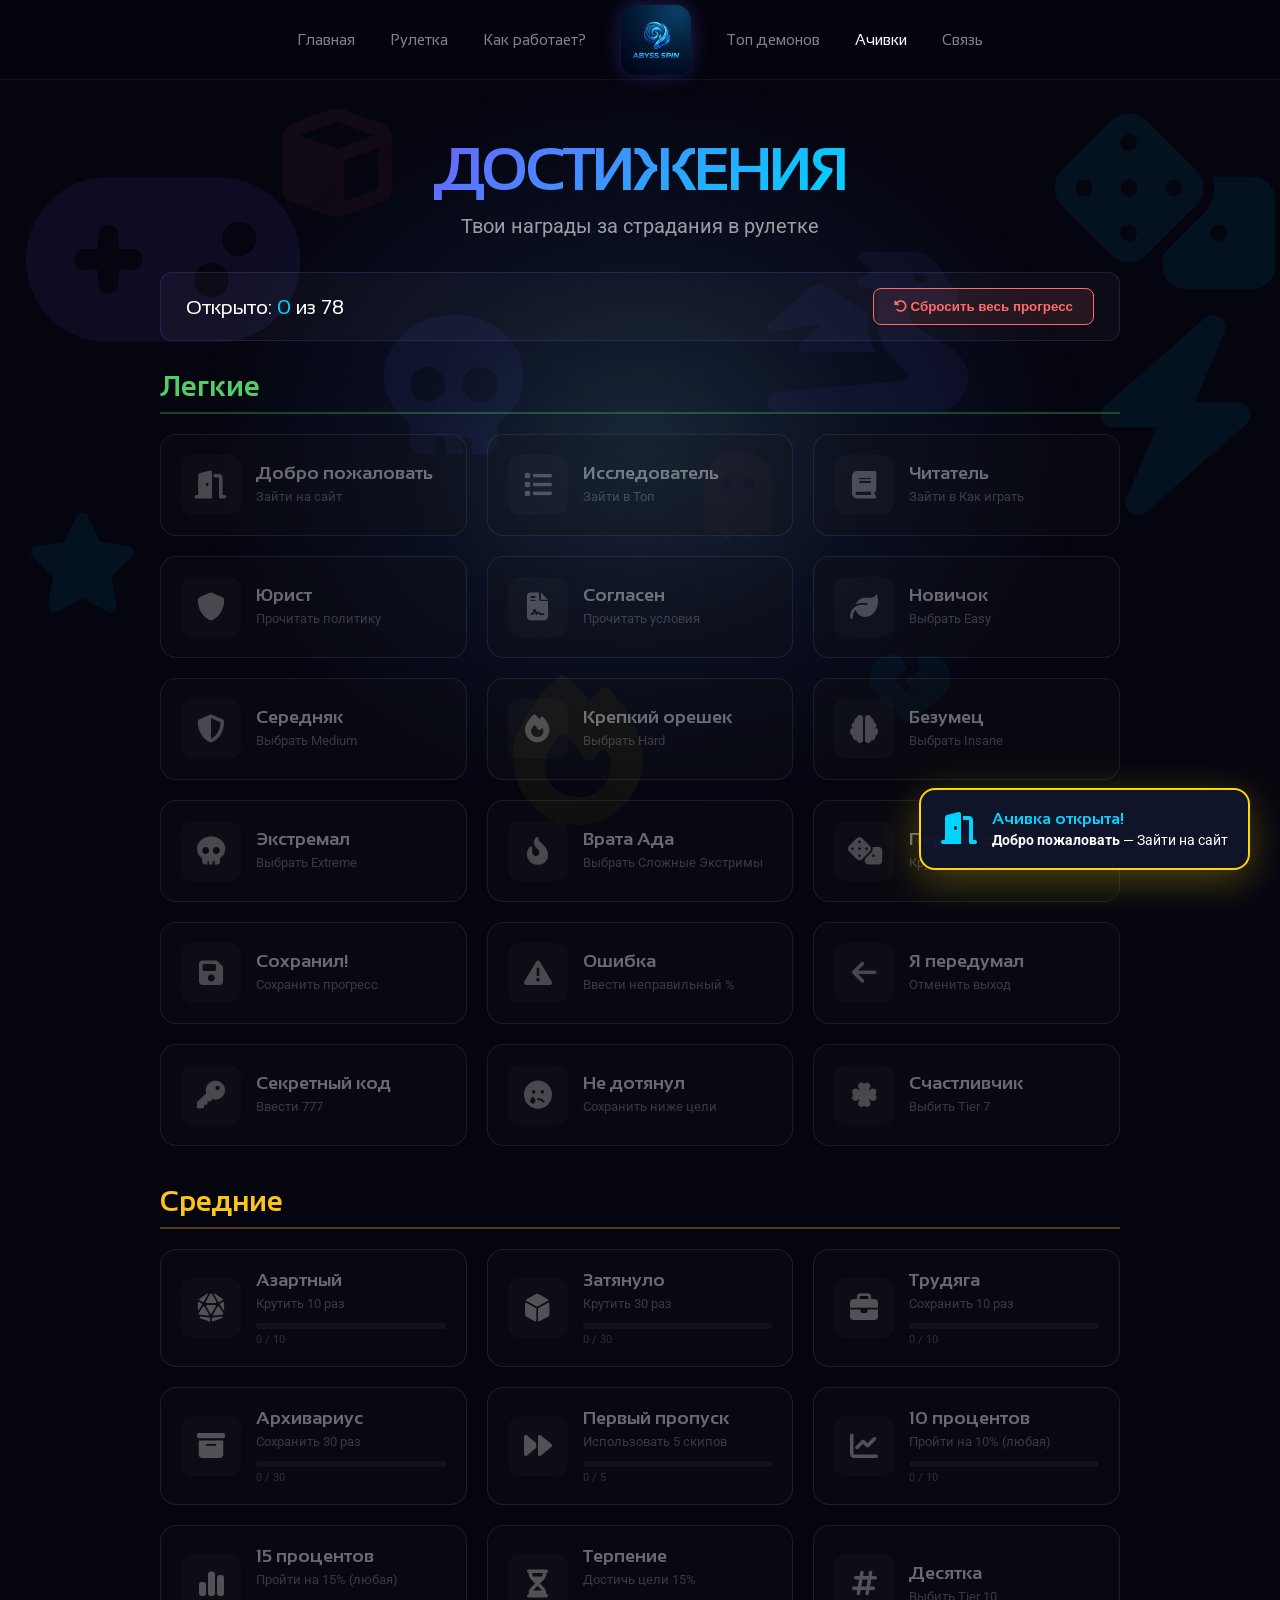
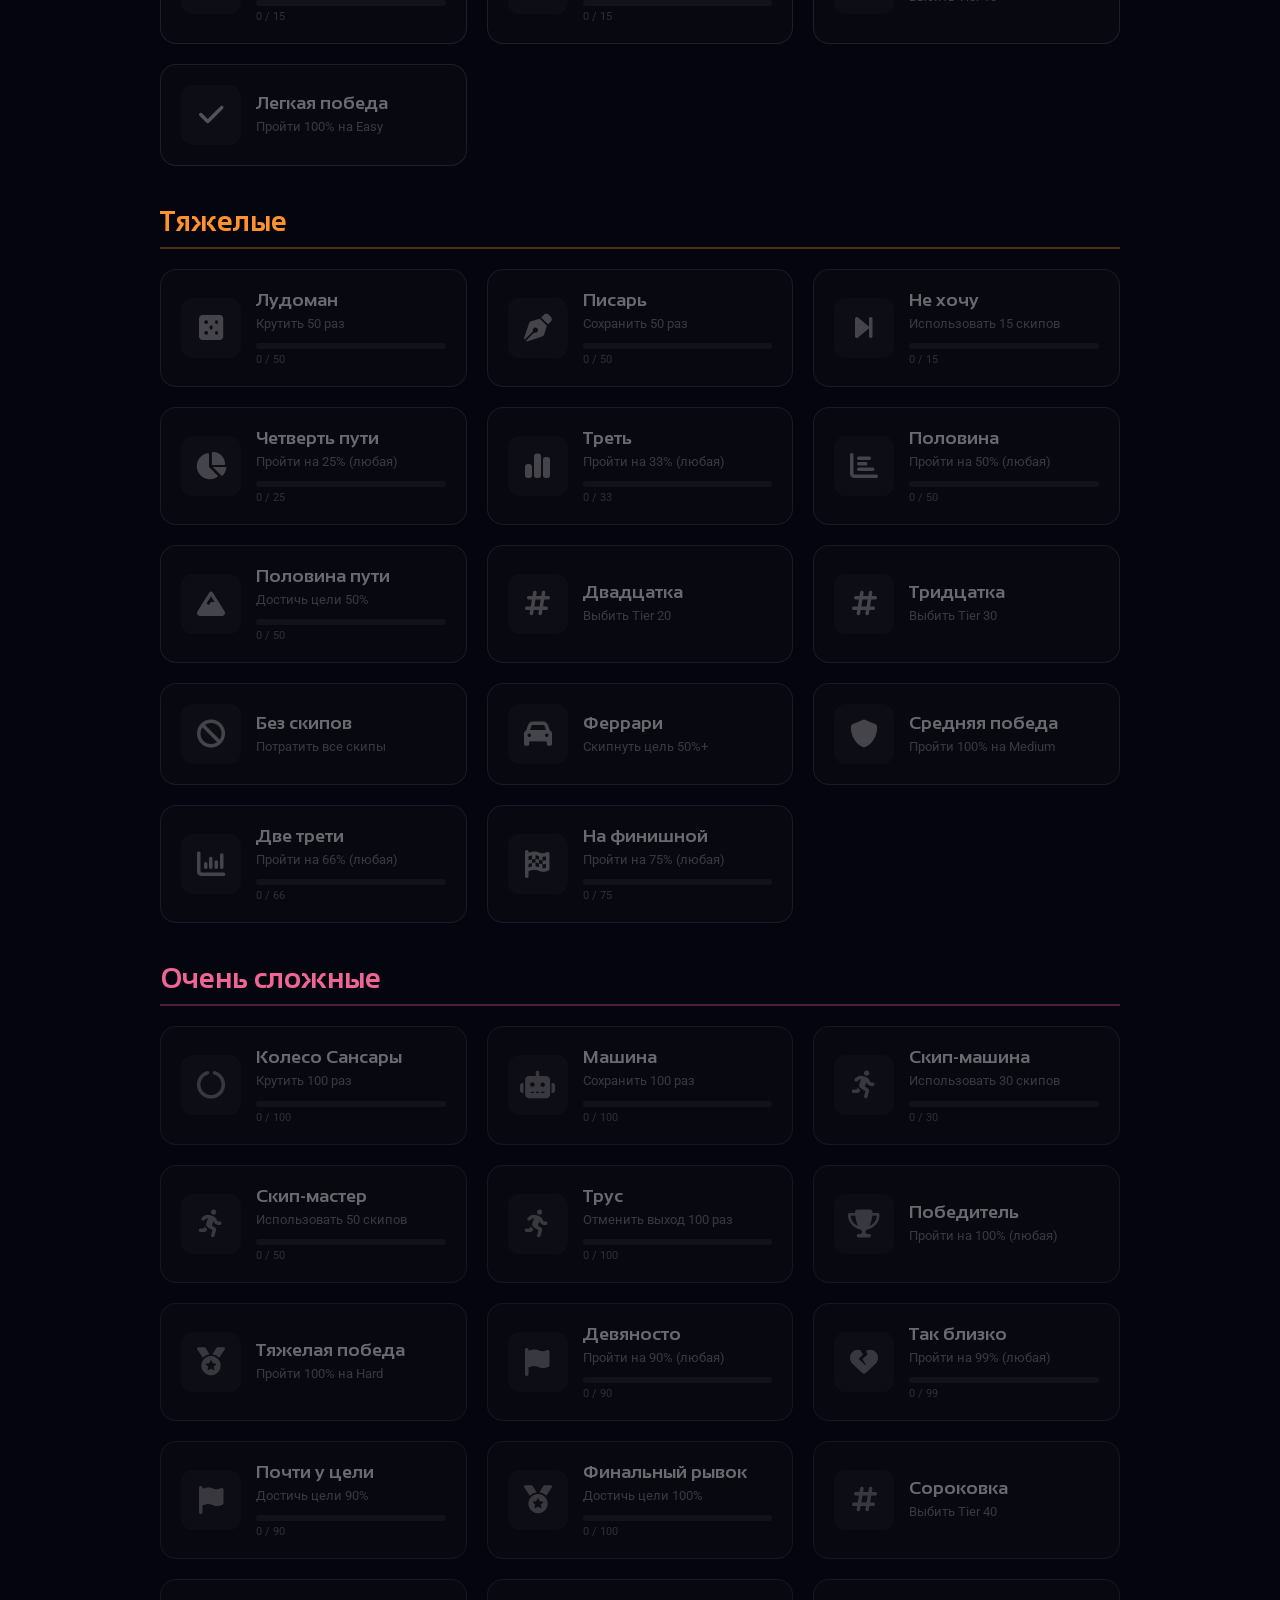
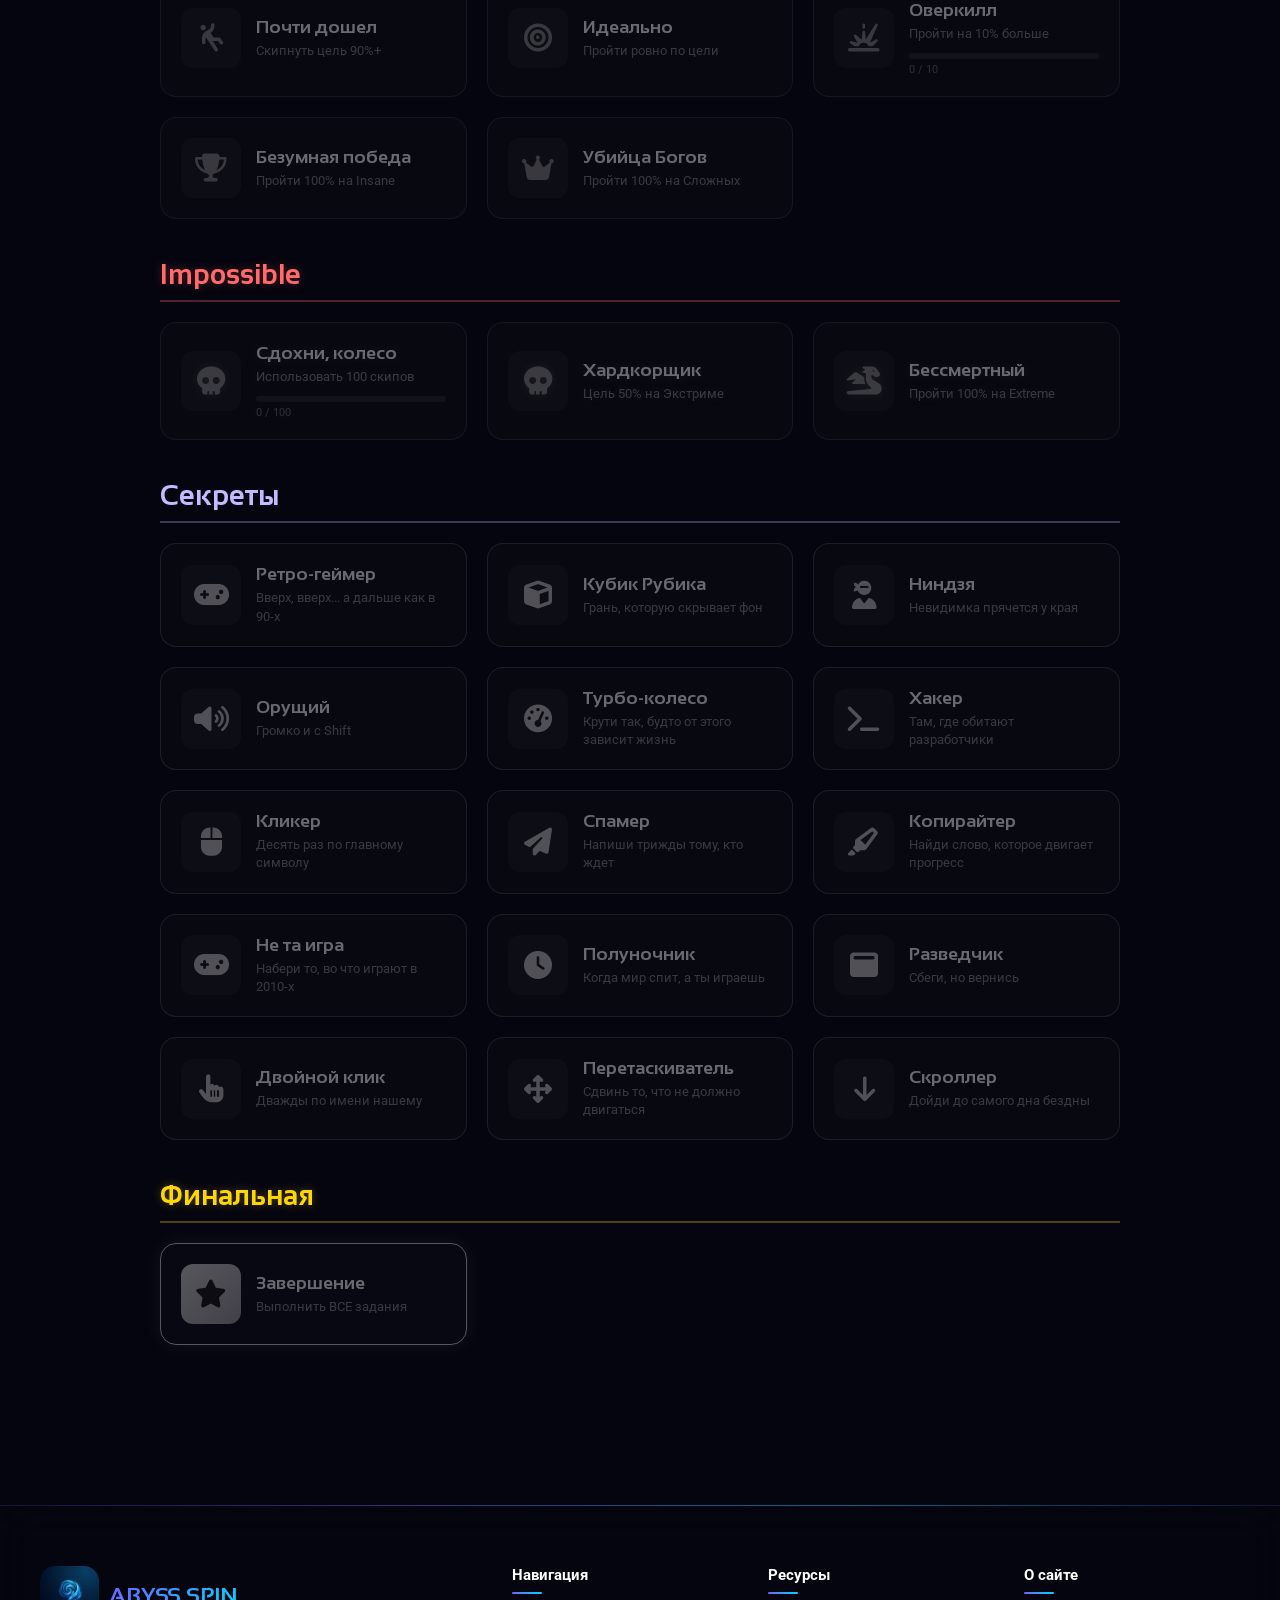
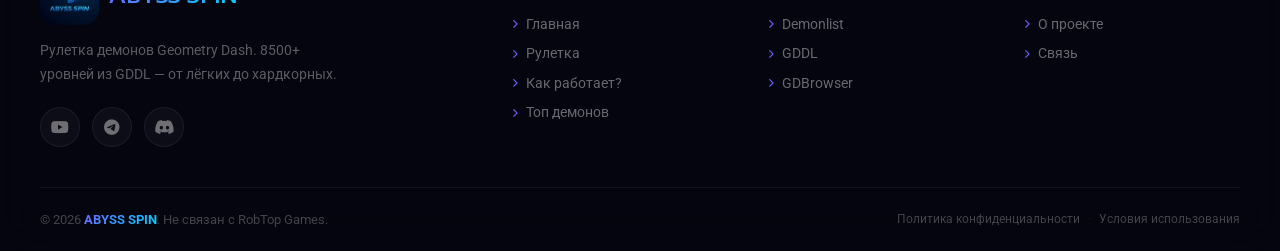
==== achievements.html @ 69143d27 "Add files via upload" ====
<!DOCTYPE html>
<html lang="ru">

<head>
    <meta charset="UTF-8">
    <meta name="viewport" content="width=device-width, initial-scale=1.0">
    <link rel="stylesheet" href="https://cdnjs.cloudflare.com/ajax/libs/font-awesome/6.5.1/css/all.min.css">
    <link href="https://fonts.googleapis.com/css2?family=Roboto:wght@400;700;900&family=Sansation:wght@700&display=swap"
        rel="stylesheet">
    <link rel="stylesheet" href="style/style.css">
    <title>Достижения | ABYSS SPIN</title>
</head>

<body>
    <!-- ФОНОВЫЕ ИКОНКИ -->
    <div class="bg-icons" aria-hidden="true">
        <i class="fa-solid fa-gamepad"></i>
        <i class="fa-solid fa-dice"></i>
        <i class="fa-solid fa-skull"></i>
        <i class="fa-solid fa-bolt"></i>
        <i class="fa-solid fa-cube"></i>
        <i class="fa-solid fa-ghost"></i>
        <i class="fa-solid fa-fire"></i>
        <i class="fa-solid fa-star"></i>
        <i class="fa-solid fa-heart-crack"></i>
        <i class="fa-solid fa-dragon"></i>
    </div>

    <!-- ШАПКА -->
    <header class="head">
        <div class="head_p">
            <div class="head_text">
                <a href="index.html">Главная</a>
                <a href="roulette.html">Рулетка</a>
                <a href="how.html">Как работает?</a>
                <div class="img"><img src="img/Gemini_Generated_Image_upjgmjupjgmjupjg.jpg" alt="logo"></div>
                <a href="top.html">Топ демонов</a>
                <a href="achievements.html" style="color: #fff;">Ачивки</a>
                <a href="contact.html">Связь</a>
            </div>
        </div>
    </header>

    <!-- КОНТЕНТ -->
    <div class="container"
        style="padding-top: 120px; min-height: 100vh; position: relative; z-index: 2; text-align: center; max-width: 1000px;">

        <h1 class="hero-title" style="font-size: 60px; margin-bottom: 10px;">ДОСТИЖЕНИЯ</h1>
        <p class="hero-subtitle" style="margin-bottom: 30px;">Твои награды за страдания в рулетке</p>

        <!-- ПАНЕЛЬ УПРАВЛЕНИЯ -->
        <div class="ach-controls">
            <div class="ach-progress-text">
                Открыто: <span id="achCount">0</span> из 78
            </div>
         <button id="resetAchievements" class="btn-reset" onclick="document.getElementById('resetConfirmModal').classList.add('show')">
    <i class="fa-solid fa-rotate-left"></i> Сбросить весь прогресс
</button>

        </div>
        <div id="achievementsList" style="width: 100%; display: flex; flex-direction: column;"></div>
    </div>
           <!-- ОКНО ПОБЕДЫ (ВСЕ АЧИВКИ) -->
    <div id="finalWinModal" class="modal-overlay">
        <div class="modal-box" style="border-color: #ffd700; box-shadow: 0 0 60px rgba(255, 215, 0, 0.4); text-align: center;">
            <div class="modal-icon" style="color: #ffd700; font-size: 60px; margin-bottom: 20px; filter: drop-shadow(0 0 20px #ffd700);">
                <i class="fa-solid fa-trophy"></i>
            </div>
            <h3 style="font-size: 32px; color: #ffd700; margin-bottom: 15px; text-shadow: 0 0 10px rgba(255, 215, 0, 0.5);">АБСОЛЮТНЫЙ ПОБЕДИТЕЛЬ!</h3>
            <p style="font-size: 16px; color: #fff; margin-bottom: 10px;">Ты выполнил <b>ВСЕ</b> задания в ABYSS SPIN!</p>
            <p style="font-size: 14px; color: rgba(255, 255, 255, 0.5); margin-bottom: 30px;">Даже РобТоп аплодирует тебе стоя.</p>
            
            <button onclick="document.getElementById('finalWinModal').classList.remove('show')" class="btn-save" style="width: 100%; padding: 15px; font-size: 18px; background: linear-gradient(90deg, #ffd700, #ff8c00); color: #11162c; font-weight: 900;">
                Забрать славу
            </button>
        </div>
    </div>
          <!-- ОКНО ПОДТВЕРЖДЕНИЯ СБРОСА -->
    <div id="resetConfirmModal" class="modal-overlay">
        <div class="modal-box" style="border-color: #ff6b6b;">
            <div class="modal-icon" style="color: #ff6b6b;">
                <i class="fa-solid fa-triangle-exclamation"></i>
            </div>
            <h3>Сбросить достижения?</h3>
            <p>Ты уверен? Весь твой прогресс, открытые ачивки и пройденные челленджи будут <b>удалены</b>.</p>
            <div class="modal-actions">
                <!-- Кнопка Отмены закрывает окно -->
                <button id="cancelResetBtn" class="btn-cancel" onclick="document.getElementById('resetConfirmModal').classList.remove('show')">
                    Отмена
                </button>
                
                <!-- Кнопка Сброса очищает всю память и перезагружает страницу -->
                <button id="confirmResetBtn" class="btn-confirm" onclick="
                    localStorage.removeItem('unlockedAchievements');
                    localStorage.removeItem('achProgress');
                    localStorage.removeItem('totalSpins');
                    localStorage.removeItem('saveCount');
                    localStorage.removeItem('totalSkips');
                    localStorage.removeItem('exitCount');
                    localStorage.removeItem('abyssSpinSave');
                    location.reload();
                ">
                    Да, сбросить
                </button>
            </div>
        </div>
    </div>
    <footer class="footer">
        <div class="footer-container">
            <div class="footer-grid">
                <!-- Колонка 1: лого + описание -->
                <div class="footer-col">
                    <a href="index.html" class="footer-logo">
                        <img src="img/Gemini_Generated_Image_upjgmjupjgmjupjg.jpg" alt="logo">
                        <span>ABYSS SPIN</span>
                    </a>
                    <p class="footer-desc">
                        Рулетка демонов Geometry Dash. 8500+ уровней из GDDL — от лёгких до хардкорных.
                    </p>
                    <div class="footer-social">
                        <a href="#"><i class="fa-brands fa-youtube"></i></a>
                        <a href="#"><i class="fa-brands fa-telegram"></i></a>
                        <a href="#"><i class="fa-brands fa-discord"></i></a>
                    </div>
                </div>

                <!-- Колонка 2: навигация -->
                <div class="footer-col">
                    <h4>Навигация</h4>
                    <ul class="footer-links">
                        <li><a href="index.html"><i class="fa-solid fa-chevron-right"></i> Главная</a></li>
                        <li><a href="roulette.html"><i class="fa-solid fa-chevron-right"></i> Рулетка</a></li>
                        <li><a href="how.html"><i class="fa-solid fa-chevron-right"></i> Как работает?</a></li>
                        <li><a href="top.html"><i class="fa-solid fa-chevron-right"></i> Топ демонов</a></li>
                    </ul>
                </div>

                <!-- Колонка 3: ресурсы -->
                <div class="footer-col">
                    <h4>Ресурсы</h4>
                    <ul class="footer-links">
                        <li><a href="https://demonlist.org/classic" target="_blank"><i
                                    class="fa-solid fa-chevron-right"></i> Demonlist</a></li>
                        <li><a href="https://gdladder.com" target="_blank"><i class="fa-solid fa-chevron-right"></i>
                                GDDL</a></li>
                        <li><a href="https://gdbrowser.com" target="_blank"><i class="fa-solid fa-chevron-right"></i>
                                GDBrowser</a></li>
                    </ul>
                </div>

                <!-- Колонка 4: инфо (не трогал) -->
                <div class="footer-col">
                    <h4>О сайте</h4>
                    <ul class="footer-links">
                        <li><a href="#"><i class="fa-solid fa-chevron-right"></i> О проекте</a></li>
                        <li><a href="#"><i class="fa-solid fa-chevron-right"></i> Связь</a></li>
                    </ul>
                </div>
            </div>

            <!-- Нижняя линия -->
            <div class="footer-bottom">
                <p>© 2026 <span class="footer-brand">ABYSS SPIN</span>. Не связан с RobTop Games.</p>
                <div class="footer-bottom-links">
                    <a href="privacy.html">Политика конфиденциальности</a>
                    <span class="divider">·</span>
                    <a href="terms.html">Условия использования</a>
                </div>
            </div>
        </div>
        <script src="achievements.js"></script>
        <script src="global.js"></script>
        
</body>

</html>
---- style/style.css ----
/* ============================================================
   БАЗА
   ============================================================ */
* {
    margin: 0;
    padding: 0;
    box-sizing: border-box;
}

body {
    font-family: 'Roboto', sans-serif;
    background: #05050f;
    color: #fff;
    overflow-x: hidden;
    min-height: 100vh;
    position: relative;
}

/* Свечение по центру */
body::before {
    content: '';
    position: fixed;
    inset: 0;
    z-index: -1;
    pointer-events: none;
    background: radial-gradient(ellipse 50% 60% at 50% 50%,
            rgba(120, 200, 255, 0.18) 0%,
            rgba(80, 150, 255, 0.08) 35%,
            transparent 70%);
}

/* ============================================================
   ФОН — ФИГУРЫ
   ============================================================ */
.bg-icons {
    position: fixed;
    top: 0;
    left: 0;
    width: 100%;
    height: 100%;
    pointer-events: none;
    z-index: 0;
    overflow: hidden;
}

.bg-icons i {
    position: absolute;
    animation: floatFigure 10s ease-in-out infinite;
    opacity: 0.35;
    transition: 0.3s;
}

.bg-icons i:nth-child(1) {
    font-size: 220px;
    left: 2%;
    top: 150px;
    animation-delay: 0s;
    color: rgba(108, 99, 255, 0.25);
}

.bg-icons i:nth-child(2) {
    font-size: 180px;
    left: 82%;
    top: 110px;
    animation-delay: 2s;
    color: rgba(0, 212, 255, 0.2);
}

.bg-icons i:nth-child(3) {
    font-size: 140px;
    left: 30%;
    top: 35%;
    animation-delay: 4s;
    color: rgba(108, 99, 255, 0.2);
}

.bg-icons i:nth-child(4) {
    font-size: 200px;
    left: 85%;
    top: 35%;
    animation-delay: 1s;
    color: rgba(0, 212, 255, 0.18);
}

.bg-icons i:nth-child(5) {
    font-size: 110px;
    left: 22%;
    top: 12%;
    animation-delay: 3s;
    color: rgba(255, 107, 107, 0.15);
}

.bg-icons i:nth-child(6) {
    font-size: 90px;
    left: 55%;
    top: 50%;
    animation-delay: 5s;
    color: rgba(255, 107, 107, 0.12);
}

.bg-icons i:nth-child(7) {
    font-size: 150px;
    left: 40%;
    top: 75%;
    animation-delay: 2.5s;
    color: rgba(255, 215, 0, 0.15);
}

.bg-icons i:nth-child(8) {
    font-size: 100px;
    left: 2%;
    top: 57%;
    animation-delay: 1.5s;
    color: rgba(0, 212, 255, 0.18);
}

.bg-icons i:nth-child(9) {
    font-size: 80px;
    left: 68%;
    top: 72%;
    animation-delay: 4.5s;
    color: rgba(0, 212, 255, 0.14);
}

.bg-icons i:nth-child(10) {
    font-size: 160px;
    left: 60%;
    top: 28%;
    animation-delay: 3.5s;
    color: rgba(108, 99, 255, 0.18);
}

@keyframes floatFigure {

    0%,
    100% {
        transform: translateY(0px) rotate(0deg) scale(1);
    }

    25% {
        transform: translateY(-30px) rotate(4deg) scale(1.08);
    }

    50% {
        transform: translateY(-15px) rotate(-3deg) scale(0.92);
    }

    75% {
        transform: translateY(-20px) rotate(2deg) scale(1.05);
    }
}

.bg-icons i:hover {
    opacity: 0.5;
    /* было 0.3 — при ховере становится ярче, а не тусклее */
}

/* ============================================================
   ШАПКА
   ============================================================ */
.head {
    position: fixed;
    top: 0;
    left: 0;
    width: 100%;
    height: 80px;
    display: flex;
    justify-content: center;
    align-items: center;
    z-index: 1000;
    background: rgba(5, 5, 15, 0.7);
    backdrop-filter: blur(20px);
    -webkit-backdrop-filter: blur(20px);
    border-bottom: 1px solid rgba(255, 255, 255, 0.05);
    transition: all 0.5s ease;
}

.head.scrolled {
    background: rgba(5, 5, 15, 0.85);
    border-bottom: 1px solid rgba(108, 99, 255, 0.2);
    box-shadow: 0 4px 40px rgba(108, 99, 255, 0.1);
}

.head_p {
    display: flex;
    justify-content: center;
    align-items: center;
    width: 100%;
    max-width: 1200px;
    height: 100%;
    padding: 0 24px;
    /* margin-right: 25px; — убрал, ломало центровку */
}

.head_text {
    display: flex;
    align-items: center;
    justify-content: center;
    gap: 35px;
    color: rgb(184, 184, 184);
    font-family: 'Sansation', sans-serif;
    font-weight: 400;
    width: 100%;
}

.head_text a {
    color: rgba(255, 255, 255, 0.5);
    text-decoration: none;
    font-size: 15px;
    font-weight: 500;
    position: relative;
    padding: 5px 0;
    transition: 0.3s;
}

.head_text a::after {
    content: '';
    position: absolute;
    bottom: -2px;
    left: 0;
    width: 0;
    height: 2px;
    background: linear-gradient(90deg, #6c63ff, #00d4ff);
    transition: width 0.4s ease;
}

.head_text a:hover {
    color: #fff;
    transform: scale(1.03);
}

.head_text a:hover::after {
    width: 100%;
}

.img img {
    width: 70px;
    border-radius: 15px;
    display: block;
    box-shadow: 0 0 20px rgba(108, 99, 255, 0.3);
    transition: 0.5s;
}

.img img:hover {
    transform: scale(1.05);
    cursor: pointer;
    box-shadow: 0 0 20px rgba(108, 99, 255, 0.3);
}

/* ============================================================
   ГЕРОЙ
   ============================================================ */
.body {
    position: relative;
    z-index: 2;
    display: flex;
    flex-direction: column;
    width: 100%;
    margin-top: 300px;

}

.tt {
    text-align: center;
    font-family: 'Roboto', sans-serif;
}

.tt h1 {
    font-size: 120px;
    font-weight: 900;
    font-family: 'Sansation', sans-serif;
    line-height: 0.9;
    margin-top: 15px;
    margin-bottom: 10px;
    letter-spacing: -4px;
    background: linear-gradient(135deg, #6c63ff, #00d4ff);
    -webkit-background-clip: text;
    background-clip: text;
    -webkit-text-fill-color: transparent;
    color: transparent;
    animation: pulse 3s ease-in-out infinite;
    transition: 0.5s;
}

@keyframes pulse {

    0%,
    100% {
        opacity: 1;
    }

    50% {
        opacity: 0.75;
    }
}

/* ============================================================
   БЕЙДЖ (было .pod + .p)
   ============================================================ */
.pod {
    display: flex;
    justify-content: center;
    align-items: center;
    gap: 8px;
    width: 100%;
    margin-bottom: 30px;
    color: rgb(184, 184, 184);
}

.pod i {
    color: #00d4ff;
    font-size: 14px;
}

/* Сам бейдж-«таблетка» */
.p {
    display: flex;
    align-items: center;
    gap: 20px;
    background-color: #11162c;
    padding: 15px 30px;
    border-radius: 30px;
    border: 1px solid #6c63ff;
    transition: 0.5s;
}

.p:hover {
    transform: translateY(-5px);
    cursor: pointer;
    border-color: #8fd9fc;
    box-shadow: 0 0 20px rgba(108, 99, 255, 0.3);
}

/* ============================================================
   ПОДЗАГОЛОВОК .h2
   ============================================================ */
.h2 {
    margin-top: 23px;
    margin-bottom: 25px;
    font-family: "Mozilla Text", sans-serif;
    font-weight: 300;
    font-size: 23px;
    background: linear-gradient(135deg, #6c63ff, #00d4ff);
    -webkit-background-clip: text;
    background-clip: text;
    -webkit-text-fill-color: transparent;
    color: transparent;
    animation: pulse 3s ease-in-out infinite;
    transition: 0.5s;
}

:is(.h2, .tt h1):hover {
    transform: translateY(-5px);
    cursor: pointer;
}

/* ============================================================
   ПАРАГРАФ .pir
   ============================================================ */
.pir {
    color: rgb(184, 184, 184);
    margin-bottom: 30px;
    line-height: 1.7;
    font-size: large;
    font-family: "Mozilla Text", sans-serif;
    font-weight: 300;
}

/* ============================================================
   КНОПКИ
   ============================================================ */
.bur {
    margin-bottom: 20px;
    display: flex;
    justify-content: center;
    gap: 20px;
}

/* 1 кнопка */
.bur button:nth-child(1) {
    width: 250px;
    height: 55px;
    display: inline-flex;
    align-items: center;
    justify-content: center;
    gap: 6px;
    border: none;
    border-radius: 35px;
    background: linear-gradient(90deg, #6c63ff, #00d4ff);
    color: white;
    font-size: large;
    box-shadow: 2px 0 30px rgba(108, 99, 255, 0.3);
    font-family: "Stack Sans Text", sans-serif;
    font-weight: 600;
    transition: 0.5s;
    cursor: pointer;
}
/* Убираем синий цвет и подчеркивание у ссылок внутри кнопок .bur */
.bur button a {
    color: inherit; /* Берет цвет от самой кнопки (в твоем случае белый или серый) */
    text-decoration: none; /* Убирает подчеркивание */
    display: flex;
    align-items: center;
    width: 100%;
    height: 100%;
    justify-content: center;
}


.bur button:nth-child(1):hover {
    transform: translateY(-5px);
    box-shadow: 2px 0 30px rgba(108, 99, 255, 0.6);
}

/* 2 кнопка */
.bur button:nth-child(2) {
    width: 190px;
    height: 45px;
    display: inline-flex;
    align-items: center;
    justify-content: center;
    gap: 6px;
    border-radius: 30px;
    background: transparent;
    color: rgb(124, 124, 124);
    font-size: large;
    border: 0.5px solid #53535388;
    font-family: "Stack Sans Text", sans-serif;
    font-weight: 600;
    transition: 0.5s;
    margin-top: 4px;
    cursor: pointer;
   
}

.bur button:nth-child(2):hover {
    transform: translateY(-5px);
    background-color: #11162c;
    border: 1px solid #313f7e;
}

/* Стрелки */
.right,
.right1 {
    display: inline-block;
    margin-left: 6px;
    transition: transform 0.3s ease;
}

.bur button:nth-child(1):hover .right,
.bur button:nth-child(2):hover .right1 {
    transform: translateX(10px);
}

/* ============================================================
   РАЗДЕЛИТЕЛИ
   ============================================================ */
.tt::after {
    content: "";
    display: block;
    width: 500px;
    max-width: 90%;
    /* чтобы не вылезала на телефоне */
    height: 1px;
    background: rgba(255, 255, 255, 0.2);
    margin: 50px auto 0;
}

/* ============================================================
   СТАТЫ
   ============================================================ */
.stats {
    display: flex;
    justify-content: center;
    margin-top: 40px;
    width: 100%;
    padding: 0 20px;
}

.stata {
    display: flex;
    gap: 24px;
    flex-wrap: wrap;
    justify-content: center;
    width: 100%;
    max-width: 900px;
}

.stata>div {
    flex: 1;
    min-width: 180px;
    max-width: 260px;
    padding: 28px 20px;
    text-align: center;
    background: rgba(255, 255, 255, 0.03);
    backdrop-filter: blur(12px);
    -webkit-backdrop-filter: blur(12px);
    border: 1px solid rgba(108, 99, 255, 0.15);
    border-radius: 16px;
    transition: transform 0.3s ease, border-color 0.3s ease, box-shadow 0.3s ease;
    cursor: default;
}

.stata>div:hover {
    transform: translateY(-6px);
    border-color: rgba(108, 99, 255, 0.35);
    box-shadow: 0 10px 40px rgba(108, 99, 255, 0.15);
}

.stata .num {
    display: block;
    font-size: 32px;
    font-weight: 900;
    font-family: 'Sansation', sans-serif;
    background: linear-gradient(135deg, #6c63ff, #00d4ff);
    -webkit-background-clip: text;
    background-clip: text;
    -webkit-text-fill-color: transparent;
    color: transparent;
    margin-bottom: 8px;
    line-height: 1.1;
}

.stata p {
    margin: 0;
    font-size: 14px;
    color: rgba(255, 255, 255, 0.5);
    letter-spacing: 0.5px;
}

.body::after {
    content: "";
    display: block;
    width: 100%;
    height: 1px;
    background: rgba(255, 255, 255, 0.14);
    margin-top: 100px;
}
/* Линия внизу — было margin-top: 10% (уезжало), стало px */
 

/* ============================================================
   ИНФА
   ============================================================ */

.heroic {
    display: flex;
    justify-content: center;
    align-items: start;
    width: 100%;
    width: 100%;

    margin-top: 100px;
}

.text_h {
    text-align: center;

}

.text_h h2 {
    font-size: 50px;
    font-weight: 900;
    font-family: 'Sansation', sans-serif;

    margin-top: 15px;
    margin-bottom: 10px;

    background: linear-gradient(135deg, #6c63ff, #00d4ff);
    -webkit-background-clip: text;
    background-clip: text;
    -webkit-text-fill-color: transparent;
    color: transparent;
    animation: pulse 3s ease-in-out infinite;
    transition: 0.5s;
}

.text_h h3 {
    margin-top: 30px;
    margin-bottom: 50px;
    font-size: 22px;
    color: rgb(179, 179, 179);
    font-weight: 900;
    font-family: 'Sansation', sans-serif;
    transition: 0.5s;



}

.text_h h2:hover {
    transform: translateY(-5px);
    cursor: pointer;
    border-color: #8fd9fc;
    text-shadow: 0 0 20px rgba(108, 99, 255, 0.3);
}

.text_h h3:hover {
    transform: translateY(-5px);
    cursor: pointer;

}

.punctss {
    display: flex;
    gap: 60px;
    justify-content: center;

}

:is(.p11, .p22, .p33, .p44) {
    text-align: center;
    font-size: large;
    background: rgba(255, 255, 255, 0.05);
    /* полупрозрачный фон */
    backdrop-filter: blur(12px);
    /* размытие того, что ЗА элементом */
    -webkit-backdrop-filter: blur(12px);
    /* для Safari */
    border: 1px solid rgba(108, 99, 255, 0.15);
    border-radius: 16px;
    width: 150px;
    height: 140px;
    padding-top: 30px;
    transition: 0.5s;
}

.punctss span {
    display: block;
    font-size: 32px;
    font-weight: 900;
    font-family: 'Sansation', sans-serif;
    background: linear-gradient(135deg, #6c63ff, #00d4ff);
    -webkit-background-clip: text;
    background-clip: text;
    -webkit-text-fill-color: transparent;
    color: transparent;
    margin-bottom: 8px;
    line-height: 1.1;
}

.punctss p {
    margin: 0;
    font-size: 16px;
    color: rgba(255, 255, 255, 0.5);
    letter-spacing: 0.5px;
    line-height: 1.4;
}

:is(.p11, .p22, .p33, .p44):hover {
       transform: translateY(-6px);
    border-color: rgba(108, 99, 255, 0.35);
    box-shadow: 0 10px 40px rgba(108, 99, 255, 0.15);
}
.gt::after {
    content: "";
    display: block;
    width: 100%;
    height: 1px;
    background: rgba(255, 255, 255, 0.14);
    margin-top: 150px;
}
.ht::after {
    content: "";
    display: block;
    width: 100%;
    height: 1px;
    background: rgba(255, 255, 255, 0.14);
    margin-top: 150px;
}
/* ============================================================
   Вопросы
   ============================================================ */
.faq {
    margin-top: 100px;
    padding: 0 20px;
    text-align: center;
    position: relative;
    z-index: 2;
}
.section-sub{
    margin-bottom: 30px;
    margin-top: 20px;
        font-size: 24px;
    color: rgb(179, 179, 179);
    font-weight: 900;
    font-family: 'Sansation', sans-serif;
    transition: 0.5s;

}
.section-title{
    font-size: 50px;
    font-weight: 900;
    font-family: 'Sansation', sans-serif;

    margin-top: 15px;
    margin-bottom: 10px;

    background: linear-gradient(135deg, #6c63ff, #00d4ff);
    -webkit-background-clip: text;
    background-clip: text;
    -webkit-text-fill-color: transparent;
    color: transparent;
    animation: pulse 3s ease-in-out infinite;
    transition: 0.5s;
}
.section-sub:hover{
   transform: translateY(-5px);
    cursor: pointer;
}
.section-title:hover{
     
      transform: translateY(-5px);
    cursor: pointer;
    border-color: #8fd9fc;
    text-shadow: 0 0 20px rgba(108, 99, 255, 0.3);

}

.faq-grid {
    display: flex;
    flex-direction: column;
    gap: 14px;
    max-width: 800px;
    margin: 0 auto;
}

.faq-item {
    background: rgba(255, 255, 255, 0.03);
    backdrop-filter: blur(12px);
    -webkit-backdrop-filter: blur(12px);
    border: 1px solid rgba(108, 99, 255, 0.15);
    border-radius: 14px;
    padding: 18px 24px;
    text-align: left;
    cursor: pointer;
    transition: border-color 0.3s ease, box-shadow 0.3s ease;
}

.faq-item:hover {
    border-color: rgba(108, 99, 255, 0.35);
    box-shadow: 0 6px 30px rgba(108, 99, 255, 0.1);
}

.faq-question {
    display: flex;
    align-items: center;
    gap: 14px;
    font-weight: 600;
    font-size: 16px;
    color: #fff;
}

.faq-question i {
    color: #6c63ff;
    font-size: 13px;
    transition: transform 0.3s ease;
    flex-shrink: 0;
}

.faq-item.active .faq-question i {
    transform: rotate(90deg);   /* стрелка поворачивается вниз */
    color: #00d4ff;
}

.faq-answer {
    max-height: 0;
    overflow: hidden;
    transition: max-height 0.4s ease, margin-top 0.3s ease;
    margin-top: 0;
}

.faq-item.active .faq-answer {
    max-height: 300px;          /* достаточно для текста */
    margin-top: 14px;
}

.faq-answer p {
    margin: 0;
    font-size: 14px;
    line-height: 1.7;
    color: rgba(255, 255, 255, 0.5);
    padding-left: 27px;         /* выравнивание под текстом вопроса */
}
/* ============================================================
   Подвал
   ============================================================ */
.footer {
    margin-top: 120px;
    padding: 60px 20px 24px;
    background: rgba(5, 5, 15, 0.6);
    backdrop-filter: blur(20px);
    -webkit-backdrop-filter: blur(20px);
    border-top: 1px solid rgba(108, 99, 255, 0.15);
    position: relative;
    z-index: 2;
}

.footer::before {
    content: '';
    position: absolute;
    top: -1px;
    left: 0;
    width: 100%;
    height: 1px;
    background: linear-gradient(90deg, transparent, rgba(108, 99, 255, 0.4), rgba(0, 212, 255, 0.4), transparent);
}

.footer-container {
    max-width: 1200px;
    margin: 0 auto;
}

.footer-grid {
    display: grid;
    grid-template-columns: 2fr 1fr 1fr 1fr;
    gap: 40px;
    padding-bottom: 40px;
    border-bottom: 1px solid rgba(255, 255, 255, 0.05);
}

/* Лого */
.footer-logo {
    display: inline-flex;
    align-items: center;
    gap: 10px;
    text-decoration: none;
    font-family: 'Sansation', sans-serif;
    margin-bottom: 14px;
}

.footer-logo img{
   width: 59px;
   border-radius: 15px;
}

.footer-logo span {
    font-weight: 900;
    font-size: 22px;
    background: linear-gradient(135deg, #6c63ff, #00d4ff);
    -webkit-background-clip: text;
    background-clip: text;
    -webkit-text-fill-color: transparent;
}

.footer-desc {
    color: rgba(255, 255, 255, 0.35);
    font-size: 14px;
    line-height: 1.7;
    margin-bottom: 20px;
    max-width: 300px;
}

/* Соцсети */
.footer-social {
    display: flex;
    gap: 12px;
}

.footer-social a {
    display: flex;
    align-items: center;
    justify-content: center;
    width: 40px;
    height: 40px;
    background: rgba(255, 255, 255, 0.04);
    border: 1px solid rgba(255, 255, 255, 0.06);
    border-radius: 50%;
    color: rgba(255, 255, 255, 0.4);
    font-size: 16px;
    transition: all 0.3s ease;
    text-decoration: none;
}

.footer-social a:hover {
    background: rgba(108, 99, 255, 0.12);
    border-color: rgba(108, 99, 255, 0.3);
    color: #00d4ff;
    transform: translateY(-3px);
}

/* Заголовки колонок */
.footer-col h4 {
    font-size: 15px;
    font-weight: 700;
    color: #fff;
    margin-bottom: 18px;
    position: relative;
    padding-bottom: 10px;
}

.footer-col h4::after {
    content: '';
    position: absolute;
    bottom: 0;
    left: 0;
    width: 30px;
    height: 2px;
    background: linear-gradient(90deg, #6c63ff, #00d4ff);
    border-radius: 2px;
}

/* Ссылки */
.footer-links {
    list-style: none;
    padding: 0;
    margin: 0;
}

.footer-links li {
    margin-bottom: 10px;
}

.footer-links a {
    color: rgba(255, 255, 255, 0.4);
    text-decoration: none;
    font-size: 14px;
    display: inline-flex;
    align-items: center;
    gap: 8px;
    transition: all 0.3s ease;
}

.footer-links a i {
    font-size: 9px;
    color: #6c63ff;
    transition: transform 0.3s ease;
}

.footer-links a:hover {
    color: #fff;
}

.footer-links a:hover i {
    transform: translateX(4px);
    color: #00d4ff;
}

/* Нижняя часть */
.footer-bottom {
    display: flex;
    justify-content: space-between;
    align-items: center;
    padding-top: 24px;
    flex-wrap: wrap;
    gap: 12px;
}

.footer-bottom p {
    color: rgba(255, 255, 255, 0.25);
    font-size: 13px;
    margin: 0;
}

.footer-brand {
    background: linear-gradient(135deg, #6c63ff, #00d4ff);
    -webkit-background-clip: text;
    background-clip: text;
    -webkit-text-fill-color: transparent;
    font-weight: 700;
}

.footer-bottom-links {
    display: flex;
    align-items: center;
    gap: 8px;
}

.footer-bottom-links a {
    color: rgba(255, 255, 255, 0.25);
    text-decoration: none;
    font-size: 12px;
    transition: 0.3s;
}

.footer-bottom-links a:hover {
    color: rgba(255, 255, 255, 0.6);
}

.footer-bottom-links .divider {
    color: rgba(255, 255, 255, 0.1);
    font-size: 12px;
}
/* ============================================================
   СТРАНИЦЫ (МЕНЮ И РУЛЕТКА)
   ============================================================ */
.screen {
    display: none;
    padding-top: 120px; 
    min-height: 100vh;
    position: relative;
    z-index: 2; 
}

.screen.active {
    display: block;
    margin-top: 100px;
}

.container {
    display: flex;
    flex-direction: column;
    align-items: center;
    max-width: 800px;
    margin: 0 auto;
    text-align: center;
    padding: 0 20px;
}

/* --- ГЛАВНОЕ МЕНЮ --- */
.hero-title {
    font-family: 'Sansation', sans-serif;
    font-size: 90px;
    line-height: 1;
    margin: 20px 0;
    letter-spacing: -3px;
    background: linear-gradient(135deg, #6c63ff, #00d4ff);
    -webkit-background-clip: text;
    -webkit-text-fill-color: transparent;
    animation: pulse 3s ease-in-out infinite;
}

.hero-subtitle {
    font-family: 'Roboto', sans-serif;
    font-size: 20px;
    color: rgba(255, 255, 255, 0.6);
    line-height: 1.6;
    margin-bottom: 50px;
}

.hero-subtitle .highlight {
    color: #00d4ff;
    font-weight: 700;
    text-shadow: 0 0 10px rgba(0, 212, 255, 0.4);
}

.category-grid {
    display: grid;
    grid-template-columns: repeat(3, 1fr);
    gap: 20px;
    width: 100%;
    max-width: 900px;
}

.cat-btn {
    padding: 24px 20px;
    background: rgba(255, 255, 255, 0.03);
    border: 1px solid rgba(108, 99, 255, 0.3);
    border-radius: 16px;
    color: #fff;
    font-size: 18px;
    font-weight: 700;
    cursor: pointer;
    transition: 0.3s;
    backdrop-filter: blur(12px);
}

.cat-btn:hover {
    background: rgba(108, 99, 255, 0.15);
    border-color: #6c63ff;
    transform: translateY(-5px);
    box-shadow: 0 10px 30px rgba(108, 99, 255, 0.3);
}

/* --- РУЛЕТКА --- */
#currentCategoryTitle {
    font-size: 32px;
    font-family: 'Sansation', sans-serif;
    margin-bottom: 20px;
    color: #00d4ff;
    text-shadow: 0 0 15px rgba(0, 212, 255, 0.4);
}

/* Панель статов */
.game-stats {
    display: flex;
    justify-content: center;
    gap: 40px;
    margin-bottom: 30px;
    background: rgba(255, 255, 255, 0.03);
    padding: 15px 40px;
    border-radius: 20px;
    border: 1px solid rgba(108, 99, 255, 0.2);
    backdrop-filter: blur(12px);
}

.stat-item {
    display: flex;
    flex-direction: column;
    align-items: center;
}

.stat-label {
    font-size: 13px;
    color: rgba(255, 255, 255, 0.5);
    text-transform: uppercase;
    letter-spacing: 1px;
}

.stat-value {
    font-size: 26px;
    font-weight: 900;
    color: #fff;
    font-family: 'Sansation', sans-serif;
}

.stat-value.highlight {
    color: #00d4ff;
    text-shadow: 0 0 10px rgba(0, 212, 255, 0.4);
}

/* Колесо */
.wheel-container {
    position: relative;
    width: 400px;
    height: 400px;
    margin: 0 auto 40px auto;
}

.wheel {
    width: 100%;
    height: 100%;
    border-radius: 50%;
    border: 4px solid rgba(108, 99, 255, 0.6);
    box-shadow: 0 0 40px rgba(108, 99, 255, 0.3);
    transition: transform 4s cubic-bezier(0.17, 0.67, 0.12, 0.99);
    position: relative;
}

.pointer {
    position: absolute;
    top: -20px;
    left: 50%;
    transform: translateX(-50%);
    width: 0;
    height: 0;
    border-left: 20px solid transparent;
    border-right: 20px solid transparent;
    border-top: 35px solid #00d4ff;
    z-index: 10;
    filter: drop-shadow(0 0 10px #00d4ff);
}

.wheel-label {
    position: absolute;
    top: 50%;
    left: 50%;
    transform-origin: 0 0;
    font-size: 12px;
    font-weight: 700;
    color: #fff;
    text-shadow: 0 2px 4px rgba(0,0,0,1);
    white-space: nowrap;
    pointer-events: none;
    max-width: 90px;
    overflow: hidden;
    text-overflow: ellipsis;
}

.main-spin-btn {
    padding: 15px 50px;
    font-size: 20px;
    font-weight: 700;
    color: #fff;
    background: linear-gradient(90deg, #6c63ff, #00d4ff);
    border: none;
    border-radius: 50px;
    cursor: pointer;
    box-shadow: 0 0 30px rgba(108, 99, 255, 0.4);
    transition: 0.3s;
    margin-bottom: 20px;
}

.main-spin-btn:hover:not(:disabled) { transform: scale(1.05); }
.main-spin-btn:disabled { opacity: 0.5; cursor: not-allowed; }

/* --- КАРТОЧКА РЕЗУЛЬТАТА --- */
.result-card {
    width: 100%;
    max-width: 650px;
    background: rgba(17, 22, 44, 0.8);
    backdrop-filter: blur(12px);
    border: 1px solid rgba(0, 212, 255, 0.3);
    border-radius: 16px;
    padding: 25px;
    display: none;
    text-align: left;
}

.result-card.show {
    display: block;
    animation: slideUp 0.4s ease;
}

@keyframes slideUp {
    from { opacity: 0; transform: translateY(20px); }
    to { opacity: 1; transform: translateY(0); }
}

.res-header {
    display: flex;
    justify-content: space-between;
    align-items: center;
    border-bottom: 1px solid rgba(255, 255, 255, 0.1);
    padding-bottom: 15px;
    margin-bottom: 20px;
}

.res-header h3 { font-size: 24px; font-family: 'Sansation', sans-serif; margin: 0; }

.res-tier {
    background: rgba(0, 212, 255, 0.15);
    color: #00d4ff;
    padding: 6px 16px;
    border-radius: 20px;
    font-weight: bold;
    font-size: 15px;
    border: 1px solid rgba(0, 212, 255, 0.3);
}

.res-info { display: flex; gap: 30px; color: rgba(255, 255, 255, 0.5); font-size: 15px; margin-bottom: 25px; }
.res-info span { color: #fff; font-weight: 600; margin-left: 5px; }

.res-actions {
    display: flex;
    gap: 15px;
    align-items: flex-end;
    width: 100%;
}

.progress-input {
    flex: 1;
    display: flex;
    flex-direction: column;
    gap: 8px;
    min-width: 0; 
}

.progress-input label { font-size: 13px; color: rgba(255, 255, 255, 0.6); }

.progress-input input {
    padding: 14px;
    background: rgba(255, 255, 255, 0.05);
    border: 1px solid rgba(108, 99, 255, 0.3);
    border-radius: 10px;
    color: #fff;
    font-size: 16px;
    outline: none;
}

.progress-input input:focus { border-color: #00d4ff; }

.btn-skip, .btn-save {
    flex-shrink: 0;
    padding: 14px 24px;
    border-radius: 10px;
    font-weight: 600;
    font-size: 15px;
    cursor: pointer;
    transition: 0.3s;
    border: none;
    height: 48px;
    display: inline-flex;
    align-items: center;
    justify-content: center;
    white-space: nowrap;
}

.btn-skip { background: transparent; border: 1px solid #ff6b6b; color: #ff6b6b; }
.btn-skip:hover { background: rgba(255, 107, 107, 0.1); }
.btn-save { background: linear-gradient(90deg, #6c63ff, #00d4ff); color: #fff; }
.btn-save:hover { box-shadow: 0 0 20px rgba(0, 212, 255, 0.4); }

/* --- КАРТОЧКА ИСТОРИИ --- */
.history-card {
    width: 100%;
    max-width: 650px;
    margin-top: 20px;
    padding: 15px 20px;
    background: rgba(0, 212, 255, 0.05);
    border: 1px dashed rgba(0, 212, 255, 0.4);
    border-radius: 16px;
    text-align: center;
    animation: slideUp 0.5s ease;
}

.history-card p { font-size: 13px; color: rgba(255, 255, 255, 0.5); margin-bottom: 5px; text-transform: uppercase; letter-spacing: 1px; }
.history-card h4 { font-size: 18px; color: #fff; margin-bottom: 5px; }
.history-card span { font-size: 22px; font-weight: 900; color: #00d4ff; text-shadow: 0 0 15px rgba(0, 212, 255, 0.5); }

/* ============================================================
   УНИВЕРСАЛЬНОЕ МОДАЛЬНОЕ ОКНО (Одно на всё!)
   ============================================================ */
.modal-overlay {
    position: fixed;
    inset: 0;
    background: rgba(5, 5, 15, 0.85);
    backdrop-filter: blur(8px);
    -webkit-backdrop-filter: blur(8px);
    z-index: 9999;
    display: flex;
    justify-content: center;
    align-items: center;
    opacity: 0;
    pointer-events: none;
    transition: opacity 0.3s ease;
}

.modal-overlay.show {
    opacity: 1;
    pointer-events: auto;
}

.modal-box {
    background: #11162c;
    border: 1px solid rgba(108, 99, 255, 0.4);
    border-radius: 20px;
    padding: 30px 40px;
    max-width: 450px;
    width: 90%;
    text-align: center;
    box-shadow: 0 20px 50px rgba(0, 0, 0, 0.6);
    transform: translateY(20px) scale(0.95);
    transition: transform 0.3s cubic-bezier(0.17, 0.67, 0.12, 0.99);
}

.modal-overlay.show .modal-box {
    transform: translateY(0) scale(1);
}

.modal-icon {
    font-size: 40px;
    color: #ff6b6b;
    margin-bottom: 15px;
    filter: drop-shadow(0 0 15px rgba(255, 107, 107, 0.4));
}

.modal-box h3 {
    font-family: 'Sansation', sans-serif;
    font-size: 24px;
    color: #fff;
    margin-bottom: 10px;
}

.modal-box p {
    font-size: 15px;
    color: rgba(255, 255, 255, 0.5);
    margin-bottom: 25px;
    line-height: 1.5;
}

.modal-actions {
    display: flex;
    gap: 15px;
    justify-content: center;
}

.btn-cancel {
    background: rgba(255, 255, 255, 0.05);
    border: 1px solid rgba(255, 255, 255, 0.1);
    color: #fff;
    padding: 12px 24px;
    border-radius: 12px;
    font-weight: 700;
    cursor: pointer;
    transition: 0.3s;
}

.btn-cancel:hover { background: rgba(255, 255, 255, 0.1); }

.btn-confirm {
    background: linear-gradient(90deg, #ff6b6b, #d92f2f);
    color: #fff;
    padding: 12px 24px;
    border-radius: 12px;
    font-weight: 700;
    border: none;
    cursor: pointer;
    transition: 0.3s;
}

.btn-confirm:hover { transform: scale(1.05); box-shadow: 0 0 20px rgba(255, 107, 107, 0.4); }

.cat-btn[data-cat="hardextreme"]:hover {
    background: rgba(255, 107, 107, 0.15);
    border-color: #ff6b6b;
    box-shadow: 0 10px 30px rgba(255, 107, 107, 0.3);
}
/* ============================================================
   СТРАНИЦА ТОП ДЕМОНОВ
   ============================================================ */
.top-list {
    display: grid;
    grid-template-columns: repeat(auto-fill, minmax(300px, 1fr));
    gap: 20px;
    width: 100%;
    max-width: 1000px;
    margin: 0 auto;
}

.top-item {
    background: rgba(17, 22, 44, 0.8);
    border: 1px solid rgba(108, 99, 255, 0.3);
    border-radius: 12px;
    padding: 20px;
    display: flex;
    justify-content: space-between;
    align-items: center;
    transition: 0.3s;
    backdrop-filter: blur(12px);
}

.top-item:hover {
    transform: translateY(-5px);
    border-color: #00d4ff;
    box-shadow: 0 10px 30px rgba(0, 212, 255, 0.15);
}

.top-info h3 {
    font-family: 'Sansation', sans-serif;
    font-size: 20px;
    color: #fff;
    margin-bottom: 5px;
}

.top-info p {
    font-size: 14px;
    color: rgba(255, 255, 255, 0.5);
}

.top-tier {
    background: rgba(0, 212, 255, 0.1);
    color: #00d4ff;
    padding: 8px 15px;
    border-radius: 8px;
    font-weight: 900;
    font-family: 'Sansation', sans-serif;
    font-size: 18px;
    border: 1px solid rgba(0, 212, 255, 0.3);
}

/* Подсветка топ-1, топ-2 и топ-3 */
.top-item:nth-child(1) { border-color: #ffd700; }
.top-item:nth-child(1) .top-tier { color: #ffd700; border-color: #ffd700; background: rgba(255, 215, 0, 0.1); }
.top-item:nth-child(2) { border-color: #c0c0c0; }
.top-item:nth-child(2) .top-tier { color: #c0c0c0; border-color: #c0c0c0; background: rgba(192, 192, 192, 0.1); }
.top-item:nth-child(3) { border-color: #cd7f32; }
.top-item:nth-child(3) .top-tier { color: #cd7f32; border-color: #cd7f32; background: rgba(205, 127, 50, 0.1); }
/* ============================================================
   СТРАНИЦА "КАК РАБОТАЕТ"
   ============================================================ */
.how-grid {
    display: grid;
    grid-template-columns: repeat(auto-fit, minmax(300px, 1fr));
    gap: 25px;
    width: 100%;
    max-width: 1000px;
    margin: 0 auto;
}

.how-card {
    background: rgba(255, 255, 255, 0.03);
    backdrop-filter: blur(12px);
    -webkit-backdrop-filter: blur(12px);
    border: 1px solid rgba(108, 99, 255, 0.15);
    border-radius: 16px;
    padding: 30px 25px;
    text-align: left;
    transition: 0.3s;
}

.how-card:hover {
    transform: translateY(-5px);
    border-color: rgba(108, 99, 255, 0.4);
    box-shadow: 0 10px 30px rgba(108, 99, 255, 0.1);
}

.how-icon {
    width: 50px;
    height: 50px;
    background: linear-gradient(135deg, #6c63ff, #00d4ff);
    border-radius: 12px;
    display: flex;
    align-items: center;
    justify-content: center;
    font-size: 24px;
    color: #fff;
    margin-bottom: 20px;
    box-shadow: 0 0 20px rgba(108, 99, 255, 0.3);
}

.how-card h3 {
    font-family: 'Sansation', sans-serif;
    font-size: 20px;
    color: #fff;
    margin-bottom: 10px;
}

.how-card p {
    font-size: 15px;
    color: rgba(255, 255, 255, 0.6);
    line-height: 1.6;
}

.how-card b {
    color: #00d4ff;
}
/* Контейнер для всех карточек */
.policy-content {
    display: flex;
    flex-direction: column;
    gap: 12px; /* Вот тут было 30px, а стало 12px */
    width: 100%;
    max-width: 900px;
    margin: 0 auto 50px auto;
}

/* Сама карточка с текстом */
.policy-item {
    background: rgba(17, 22, 44, 0.6);
    backdrop-filter: blur(12px);
    border: 1px solid rgba(108, 99, 255, 0.15);
    border-left: 4px solid #6c63ff;
    border-radius: 12px;
    padding: 20px 25px; /* Вот тут было 30px 40px, а стало 20px 25px */
    transition: all 0.3s ease;
    box-shadow: 0 5px 20px rgba(0, 0, 0, 0.2);
}

.policy-item:hover {
    background: rgba(17, 22, 44, 0.85);
    border-left-color: #00d4ff;
    border-color: rgba(0, 212, 255, 0.3);
    transform: translateX(5px); /* Убрал прыжок вверх, теперь просто сдвиг вправо */
    box-shadow: 0 10px 30px rgba(108, 99, 255, 0.15);
}

.policy-item h3 {
    font-family: 'Sansation', sans-serif;
    font-size: 20px;
    color: #fff;
    margin: 0 0 10px 0; /* Убрал большие отступы, оставил только 10px снизу */
    display: flex;
    align-items: center;
    gap: 10px;
}

.policy-item h3::before {
    content: '\f0da';
    font-family: 'Font Awesome 6 Free';
    font-weight: 900;
    color: #00d4ff;
    font-size: 16px;
}

.policy-item p {
    font-family: 'Roboto', sans-serif;
    font-size: 15px;
    color: rgba(255, 255, 255, 0.65);
    line-height: 1.6; /* Уменьшил раздутие строк (было 1.9) */
    margin: 0;
    text-align: justify;
}

.policy-item p b { color: #00d4ff; font-weight: 700; }
.policy-item p i { color: rgba(255, 255, 255, 0.45); font-size: 14px; }

.policy-title {
    font-family: 'Sansation', sans-serif;
    font-size: 48px;
    margin-bottom: 10px;
    background: linear-gradient(135deg, #6c63ff, #00d4ff);
    -webkit-background-clip: text;
    -webkit-text-fill-color: transparent;
    text-align: center;
}

.policy-subtitle {
    color: rgba(255, 255, 255, 0.4);
    font-size: 15px;
    text-align: center;
    margin-bottom: 30px; /* Уменьшил отступ перед карточками (было 50px) */
    text-transform: uppercase;
    letter-spacing: 2px;
}
/* ============================================================
   СТРАНИЦА АЧИВОК
   ============================================================ */
.ach-controls {
    display: flex;
    justify-content: space-between;
    align-items: center;
    background: rgba(255, 255, 255, 0.03);
    border: 1px solid rgba(108, 99, 255, 0.2);
    padding: 15px 25px;
    border-radius: 12px;
    margin-bottom: 30px;
    width: 100%;
}

.ach-progress-text {
    font-family: 'Sansation', sans-serif;
    font-size: 20px;
    color: #fff;
}

.ach-progress-text span {
    color: #00d4ff;
}

.btn-reset {
    background: rgba(255, 107, 107, 0.1);
    border: 1px solid #ff6b6b;
    color: #ff6b6b;
    padding: 10px 20px;
    border-radius: 8px;
    font-weight: 600;
    cursor: pointer;
    transition: 0.3s;
}

.btn-reset:hover {
    background: rgba(255, 107, 107, 0.2);
    box-shadow: 0 0 15px rgba(255, 107, 107, 0.3);
}

.achievements-grid {
    display: grid;
    grid-template-columns: repeat(auto-fill, minmax(300px, 1fr));
    gap: 20px;
    width: 100%;
}

.ach-card {
    background: rgba(17, 22, 44, 0.6);
    border: 1px solid rgba(108, 99, 255, 0.15);
    border-radius: 16px;
    padding: 20px;
    display: flex;
    align-items: center;
    gap: 15px;
    text-align: left;
    transition: 0.3s;
    position: relative;
}

.ach-card.unlocked {
    border-color: #ffd700;
    background: rgba(255, 215, 0, 0.05);
    box-shadow: 0 0 20px rgba(255, 215, 0, 0.1);
}

.ach-card.locked {
    opacity: 0.4;
    filter: grayscale(1);
}

.ach-icon {
    width: 60px;
    height: 60px;
    border-radius: 12px;
    background: rgba(255, 255, 255, 0.05);
    display: flex;
    align-items: center;
    justify-content: center;
    font-size: 28px;
    flex-shrink: 0;
}

.ach-card.unlocked .ach-icon {
    background: linear-gradient(135deg, #ffd700, #ff8c00);
    color: #11162c;
    box-shadow: 0 0 15px rgba(255, 215, 0, 0.4);
}

.ach-info h3 {
    font-family: 'Sansation', sans-serif;
    font-size: 18px;
    color: #fff;
    margin-bottom: 5px;
}

.ach-info p {
    font-size: 13px;
    color: rgba(255, 255, 255, 0.5);
    margin: 0;
    line-height: 1.4;
}

/* Всплывающее уведомление */
.achievement-popup {
    position: fixed;
    bottom: 30px;
    right: 30px;
    background: rgba(17, 22, 44, 0.95);
    border: 2px solid #ffd700;
    border-radius: 16px;
    padding: 20px;
    display: flex;
    align-items: center;
    gap: 15px;
    z-index: 10000;
    box-shadow: 0 10px 40px rgba(255, 215, 0, 0.3);
    transform: translateX(150%);
    transition: transform 0.5s cubic-bezier(0.17, 0.67, 0.12, 0.99);
}

.achievement-popup.show { transform: translateX(0); }
.achievement-popup .popup-icon { font-size: 32px; color: #ffd700; }
.achievement-popup .popup-text h4 { font-family: 'Sansation', sans-serif; font-size: 16px; color: #ffd700; margin: 0 0 5px 0; }
.achievement-popup .popup-text p { font-size: 14px; color: #fff; margin: 0; }
/* ============================================================
   КАТЕГОРИИ АЧИВОК (ЦВЕТА И СЕТКА)
   ============================================================ */

/* Контейнер для карточек внутри одной категории */
.ach-category-grid {
    display: grid;
    grid-template-columns: repeat(auto-fill, minmax(300px, 1fr));
    gap: 20px;
    width: 100%;
    margin-bottom: 40px;
}

/* Общий стиль заголовков */
.ach-category-title {
    font-family: 'Sansation', sans-serif;
    font-size: 28px;
    text-align: left;
    margin-bottom: 20px;
    padding-bottom: 10px;
    border-bottom: 2px solid;
    width: 100%;
}

/* Цвета для каждой категории */
.cat-easy { color: #51cf66; border-color: rgba(81, 207, 102, 0.3); }
.cat-medium { color: #fcc419; border-color: rgba(252, 196, 25, 0.3); }
.cat-hard { color: #ff922b; border-color: rgba(255, 146, 43, 0.3); }
.cat-veryhard { color: #f06595; border-color: rgba(240, 101, 149, 0.3); }
.cat-impossible { color: #ff6b6b; border-color: rgba(255, 107, 107, 0.3); text-shadow: 0 0 10px rgba(255, 107, 107, 0.3); }

/* Цвета иконок в зависимости от категории (когда ачивка открыта) */
.ach-card.unlocked.cat-easy .ach-icon { background: linear-gradient(135deg, #51cf66, #2b8a3e); color: #fff; border-color: #51cf66; }
.ach-card.unlocked.cat-medium .ach-icon { background: linear-gradient(135deg, #fcc419, #e67700); color: #fff; border-color: #fcc419; }
.ach-card.unlocked.cat-hard .ach-icon { background: linear-gradient(135deg, #ff922b, #d9480f); color: #fff; border-color: #ff922b; }
.ach-card.unlocked.cat-veryhard .ach-icon { background: linear-gradient(135deg, #f06595, #a61e4d); color: #fff; border-color: #f06595; }
.ach-card.unlocked.cat-impossible .ach-icon { background: linear-gradient(135deg, #ff6b6b, #c92a2a); color: #fff; border-color: #ff6b6b; box-shadow: 0 0 15px rgba(255, 107, 107, 0.5); }
/* Шкала прогресса ачивок */
.ach-progress-bar {
    width: 100%;
    height: 6px;
    background: rgba(255, 255, 255, 0.1);
    border-radius: 10px;
    margin-top: 10px;
    overflow: hidden;
}

.ach-progress-fill {
    height: 100%;
    background: #00d4ff;
    border-radius: 10px;
    transition: width 0.3s ease;
}
/* ============================================================
   СТРАНИЦА СВЯЗИ
   ============================================================ */
.contact-grid {
    display: grid;
    grid-template-columns: repeat(auto-fit, minmax(250px, 1fr));
    gap: 25px;
    width: 100%;
    margin-bottom: 40px;
}

.contact-card {
    background: rgba(17, 22, 44, 0.6);
    backdrop-filter: blur(12px);
    border: 1px solid rgba(255, 255, 255, 0.1);
    border-radius: 20px;
    padding: 40px 25px;
    text-decoration: none;
    transition: all 0.3s ease;
    display: flex;
    flex-direction: column;
    align-items: center;
}

.contact-card:hover {
    transform: translateY(-10px);
}

/* Иконки */
.contact-icon {
    width: 70px;
    height: 70px;
    border-radius: 50%;
    display: flex;
    align-items: center;
    justify-content: center;
    font-size: 32px;
    color: #fff;
    margin-bottom: 20px;
    transition: 0.3s;
}

.contact-card h3 {
    font-family: 'Sansation', sans-serif;
    font-size: 24px;
    color: #fff;
    margin-bottom: 10px;
}

.contact-card p {
    font-size: 14px;
    color: rgba(255, 255, 255, 0.5);
    line-height: 1.5;
    margin-bottom: 25px;
    flex-grow: 1;
}

.contact-btn {
    padding: 10px 25px;
    border-radius: 30px;
    font-weight: 700;
    font-size: 14px;
    color: #fff;
    background: rgba(255, 255, 255, 0.1);
    transition: 0.3s;
}

/* Стили для конкретных мессенджеров */
.tg-card:hover { border-color: #0088cc; box-shadow: 0 0 30px rgba(0, 136, 204, 0.2); }
.tg-card .contact-icon { background: linear-gradient(135deg, #0088cc, #00a2e8); }
.tg-card:hover .contact-btn { background: #0088cc; }

.wa-card:hover { border-color: #25D366; box-shadow: 0 0 30px rgba(37, 211, 102, 0.2); }
.wa-card .contact-icon { background: linear-gradient(135deg, #25D366, #128C7E); }
.wa-card:hover .contact-btn { background: #25D366; }

.max-card:hover { border-color: #8a2be2; box-shadow: 0 0 30px rgba(138, 43, 226, 0.2); }
.max-card .contact-icon { background: linear-gradient(135deg, #8a2be2, #9400d3); }
.max-card:hover .contact-btn { background: #8a2be2; }

/* Плашка снизу */
.contact-note {
    display: inline-flex;
    align-items: center;
    gap: 10px;
    background: rgba(255, 255, 255, 0.03);
    border: 1px dashed rgba(255, 255, 255, 0.1);
    padding: 15px 25px;
    border-radius: 12px;
    color: rgba(255, 255, 255, 0.4);
    font-size: 13px;
}

.contact-note i {
    color: #51cf66;
    font-size: 16px;
}
/* ============================================================
   АНИМАЦИЯ ПРИ СКРОЛЛЕ
   ============================================================ */
.reveal {
    opacity: 0;
    transform: translateY(50px); /* Сдвинуты вниз */
    transition: all 0.8s cubic-bezier(0.17, 0.67, 0.12, 0.99);
}

.reveal.active {
    opacity: 1;
    transform: translateY(0); /* Встают на место */
}
/* Цвета для секретной категории */
.cat-secret { color: #c4baff; border-color: rgba(196, 186, 255, 0.3); }

/* Иконки секретных ачивок (когда открыты) */
.ach-card.unlocked.cat-secret .ach-icon { 
    background: linear-gradient(135deg, #c4baff, #6c63ff); 
    color: #fff; 
    border-color: #c4baff; 
    box-shadow: 0 0 15px rgba(196, 186, 255, 0.5); 
}
/* Цвет для золотой категории */
.cat-gold { color: #ffd700; border-color: rgba(255, 215, 0, 0.3); text-shadow: 0 0 10px rgba(255, 215, 0, 0.3); }

/* Золотая карточка */
.ach-card.ach-gold {
    border-color: #ffd700;
    background: rgba(255, 215, 0, 0.05);
    box-shadow: 0 0 20px rgba(255, 215, 0, 0.2);
}
.ach-card.ach-gold .ach-icon {
    background: linear-gradient(135deg, #ffd700, #ff8c00);
    color: #11162c;
}
/* ============================================================
   ГЛОБАЛЬНЫЙ АДАПТИВ ДЛЯ ВСЕГО САЙТА
   ============================================================ */

/* --- ПЛАНШЕТЫ И НОУТБУКИ (до 1024px) --- */
@media (max-width: 1024px) {
    .hero-title { font-size: 80px; }
    .wheel-container { width: 360px; height: 360px; }
    .category-grid { grid-template-columns: repeat(2, 1fr); }
    .top-list { grid-template-columns: repeat(2, 1fr); }
}

/* --- ТЕЛЕФОНЫ И МАЛЕНЬКИЕ ПЛАНШЕТЫ (до 768px) --- */
@media (max-width: 768px) {
    /* 1. ГЛАВНАЯ СТРАНИЦА */
    .tt h1 { font-size: 50px; letter-spacing: -1px; }
    .h2 h2 { font-size: 20px; }
    .pir p { font-size: 15px; }
    .bur { flex-direction: column; align-items: center; gap: 10px; }
    .bur button { width: 100% !important; max-width: 300px; }
    .stata { flex-direction: column; gap: 15px; }
    .stata > div { width: 100%; max-width: 100%; }
    .punctss { flex-wrap: wrap; gap: 15px; }
    :is(.p11, .p22, .p33, .p44) { width: 45%; min-width: 130px; }
    
     .head {
        height: auto !important; 
        padding: 10px 0 !important;
        position: fixed !important;
        top: 0;
        left: 0;
        width: 100%;
        z-index: 1000;
        background: rgba(5, 5, 15, 0.9);
        backdrop-filter: blur(10px);
    }

    .head_p {
        display: flex !important;
        justify-content: center !important;
        padding: 0 !important;
    }

    .head_text {
        display: flex !important;
        flex-direction: row !important; /* ССЫЛКИ В РЯД */
        flex-wrap: wrap !important; /* Если не влезут - перенос на след строку */
        justify-content: center !important;
        align-items: center !important;
        gap: 12px !important; /* Маленький отступ между ссылками */
        width: 100%;
    }

    /* Скрываем картинку из общего потока, чтобы поставить её сверху */
    .img {
        order: -1; /* Ставим логотип самым первым */
        width: 100%; 
        display: flex;
        justify-content: center;
        margin-bottom: 10px; /* Отступ от лого до ссылок */
    }

    .img img {
        width: 55px !important;
        border-radius: 12px;
    }

    .head_text a {
        font-size: 13px !important; /* Уменьшаем шрифт, чтобы все влезли */
        padding: 0 !important;
        white-space: nowrap; /* Запрещаем переносить слова внутри одной ссылки */
    }

    /* --- ОТСТУП ДЛЯ КОНТЕНТА, ЧТОБЫ ШАПКА ЕГО НЕ ЗАКРЫВАЛА --- */
    #menuScreen, #gameScreen, .container, .body {
        padding-top: 140px !important; 
    }
    /* 3. РУЛЕТКА */
        /* --- ИСПРАВЛЕНИЕ ТЕКСТА В КОЛЕСЕ --- */
      /* --- РУЛЕТКА --- */
    .wheel-container {
        width: 320px !important; 
        height: 320px !important;
        margin: 20px auto !important;
    }

  .wheel-label {
    position: absolute;
    top: 50%;
    left: 50%;
    transform-origin: 0 0;
    font-weight: 900; /* Максимально жирный шрифт */
    color: #ffffff; /* Чистый белый цвет */
    text-shadow: 
        -1px -1px 0 #000,  
         1px -1px 0 #000,
        -1px  1px 0 #000,
         1px  1px 0 #000,
         0 0 10px rgba(0, 0, 0, 0.9); /* Толстая черная обводка и черное свечение */
    white-space: nowrap;
    pointer-events: none;
}
    .game-stats { gap: 15px; padding: 10px 20px; }
    .stat-value { font-size: 18px; }
    .stat-label { font-size: 11px; }
    .res-actions { flex-direction: column; align-items: stretch; }
    .btn-skip, .btn-save { width: 100%; margin-top: 10px; }
    .res-info { flex-direction: column; gap: 10px; }
    
    /* 4. ТОП ДЕМОНОВ */
    .top-list { grid-template-columns: 1fr; }
    .top-item { padding: 15px; }
    
    /* 5. АЧИВКИ */
    .ach-category-grid { grid-template-columns: 1fr; }
    .ach-controls { flex-direction: column; gap: 15px; align-items: center; text-align: center; }
    
    /* 6. КАК ИГРАТЬ И FAQ */
    .how-grid { grid-template-columns: 1fr; }
    .faq-question { font-size: 14px; }
    .faq-answer p { font-size: 13px; }

    /* 7. ПОЛИТИКА И УСЛОВИЯ */
    .policy-item { padding: 15px 20px; }
    .policy-item h3 { font-size: 18px; }
    .policy-item p { font-size: 14px; line-height: 1.6; text-align: left; }
    .policy-title { font-size: 32px; }

    /* 8. ФУТЕР */
    .footer-grid { grid-template-columns: 1fr; gap: 30px; text-align: center; }
    .footer-logo { justify-content: center; }
    .footer-social { justify-content: center; }
    .footer-col h4::after { left: 50%; transform: translateX(-50%); }
    .footer-bottom { flex-direction: column; gap: 15px; text-align: center; }
    .footer-bottom-links { justify-content: center; }
        /* --- УМЕНЬШАЕМ ФОНОВЫЕ ИКОНКИ НА ТЕЛЕФОНЕ --- */
    .bg-icons i {
        font-size: 80px !important; /* Принудительно делаем все иконки маленькими */
        opacity: 0.15 !important; /* Делаем их еще более прозрачными, чтобы не мешали читать */
    }

    /* Сдвигаем их немного, чтобы они не собирались в центре */
    .bg-icons i:nth-child(1) { top: 15% !important; left: 10% !important; }
    .bg-icons i:nth-child(2) { top: 80% !important; left: 85% !important; }
    .bg-icons i:nth-child(3) { top: 40% !important; left: 80% !important; }
    .bg-icons i:nth-child(4) { top: 60% !important; left: 15% !important; }
    .bg-icons i:nth-child(5) { top: 25% !important; left: 50% !important; }
    .bg-icons i:nth-child(6) { top: 90% !important; left: 40% !important; }
    .bg-icons i:nth-child(7) { top: 10% !important; left: 75% !important; }
    .bg-icons i:nth-child(8) { top: 50% !important; left: 5% !important; }
    .bg-icons i:nth-child(9) { top: 75% !important; left: 60% !important; }
    .bg-icons i:nth-child(10){ top: 35% !important; left: 30% !important; }
}

/* --- ОЧЕНЬ МАЛЕНЬКИЕ ТЕЛЕФОНЫ (до 480px) --- */
@media (max-width: 480px) {
    .hero-title { font-size: 36px; }
    .wheel-container { width: 260px; height: 260px; }
    .main-spin-btn { padding: 12px 30px; font-size: 16px; }
    .category-grid { grid-template-columns: 1fr; }
    
    /* Уменьшаем шрифт в колесе, чтобы влазило */
    .wheel-label { font-size: 10px; transform: translate(0, -50%) rotate(var(--angle)) translate(60px, 0) !important; }
    
    /* Модальные окна */
    .modal-box { padding: 20px; width: 95%; }
    .modal-box h3 { font-size: 20px; }
    .modal-actions { flex-direction: column; }
    
    /* Кнопки в ачивках */
    .btn-reset { width: 100%; justify-content: center; }
}
/* ============================================================
   КНОПКА КОПИРОВАНИЯ ID
   ============================================================ */
.id-wrapper {
    display: flex;
    align-items: center;
    gap: 10px;
}

.id-wrapper p {
    margin: 0;
}

.btn-copy {
    background: rgba(255, 255, 255, 0.05);
    border: 1px solid rgba(255, 255, 255, 0.1);
    color: rgba(255, 255, 255, 0.5);
    width: 32px;
    height: 32px;
    border-radius: 8px;
    display: flex;
    align-items: center;
    justify-content: center;
    cursor: pointer;
    transition: 0.3s;
    font-size: 14px;
    padding: 0;
}

.btn-copy:hover {
    background: rgba(108, 99, 255, 0.2);
    border-color: #6c63ff;
    color: #fff;
    transform: scale(1.05);
}

.btn-copy.copied {
    background: rgba(81, 207, 102, 0.2);
    border-color: #51cf66;
    color: #51cf66;
}

/* Адаптив для телефонов */
@media (max-width: 768px) {
    .res-info {
        flex-direction: column;
        align-items: flex-start;
        gap: 15px;
    }
}
/* Секретная кнопка Ниндзя */
.secret-ninja-btn {
    opacity: 0;
    pointer-events: auto; /* Разрешаем клики */
    transition: opacity 0.4s ease;
    cursor: pointer;
}

/* На ПК: проявляется при наведении */
@media (min-width: 769px) {
    .secret-ninja-btn:hover {
        opacity: 1;
        box-shadow: 0 0 20px rgba(108, 99, 255, 0.5);
    }
}

/* На телефоне: проявляется, если нажать на пустое место рядом (или просто тапнуть по ней) */
@media (max-width: 768px) {
    .secret-ninja-btn {
        opacity: 0.05; /* Чуть-чуть видно, чтобы можно было найти */
    }
    .secret-ninja-btn:active {
        opacity: 1;
    }
}
.wheel-label {
    position: absolute;
    top: 50%;
    left: 50%;
    transform-origin: 0 0;
    /* ... остальное ... */
}
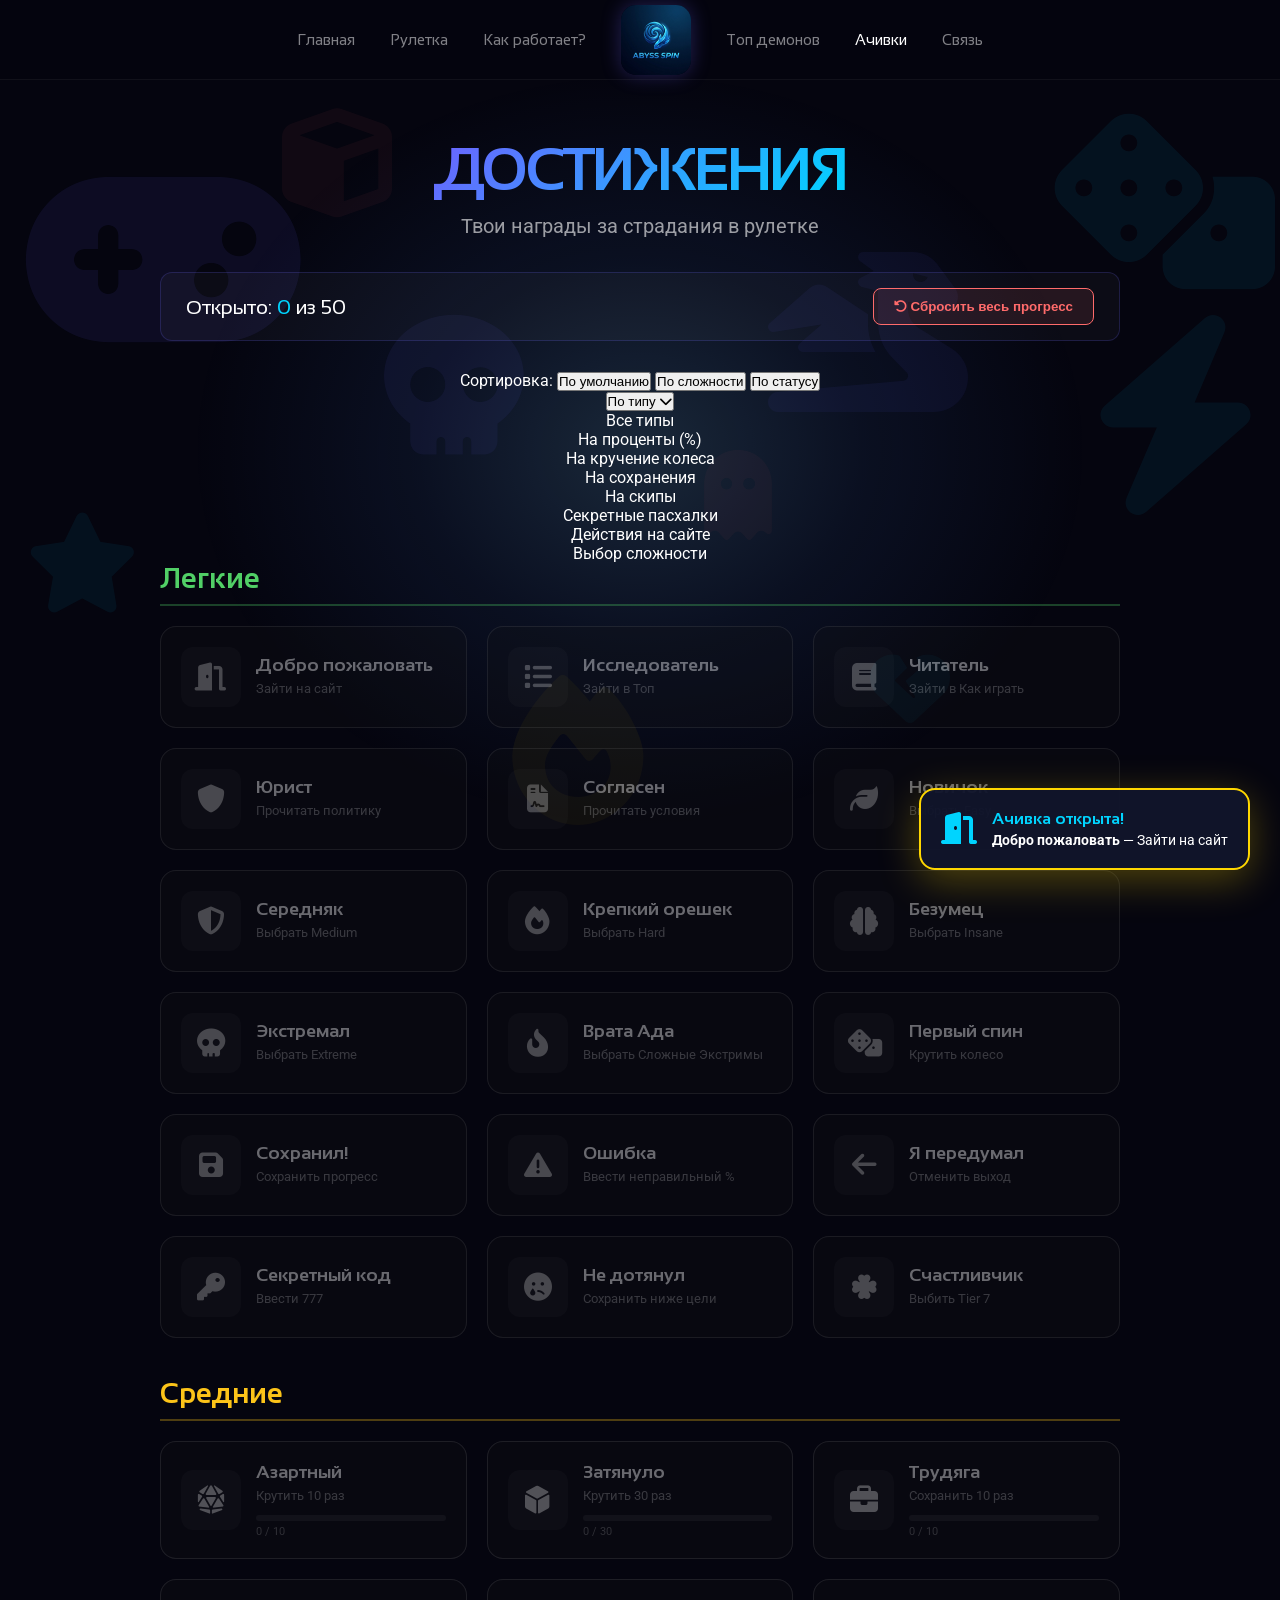
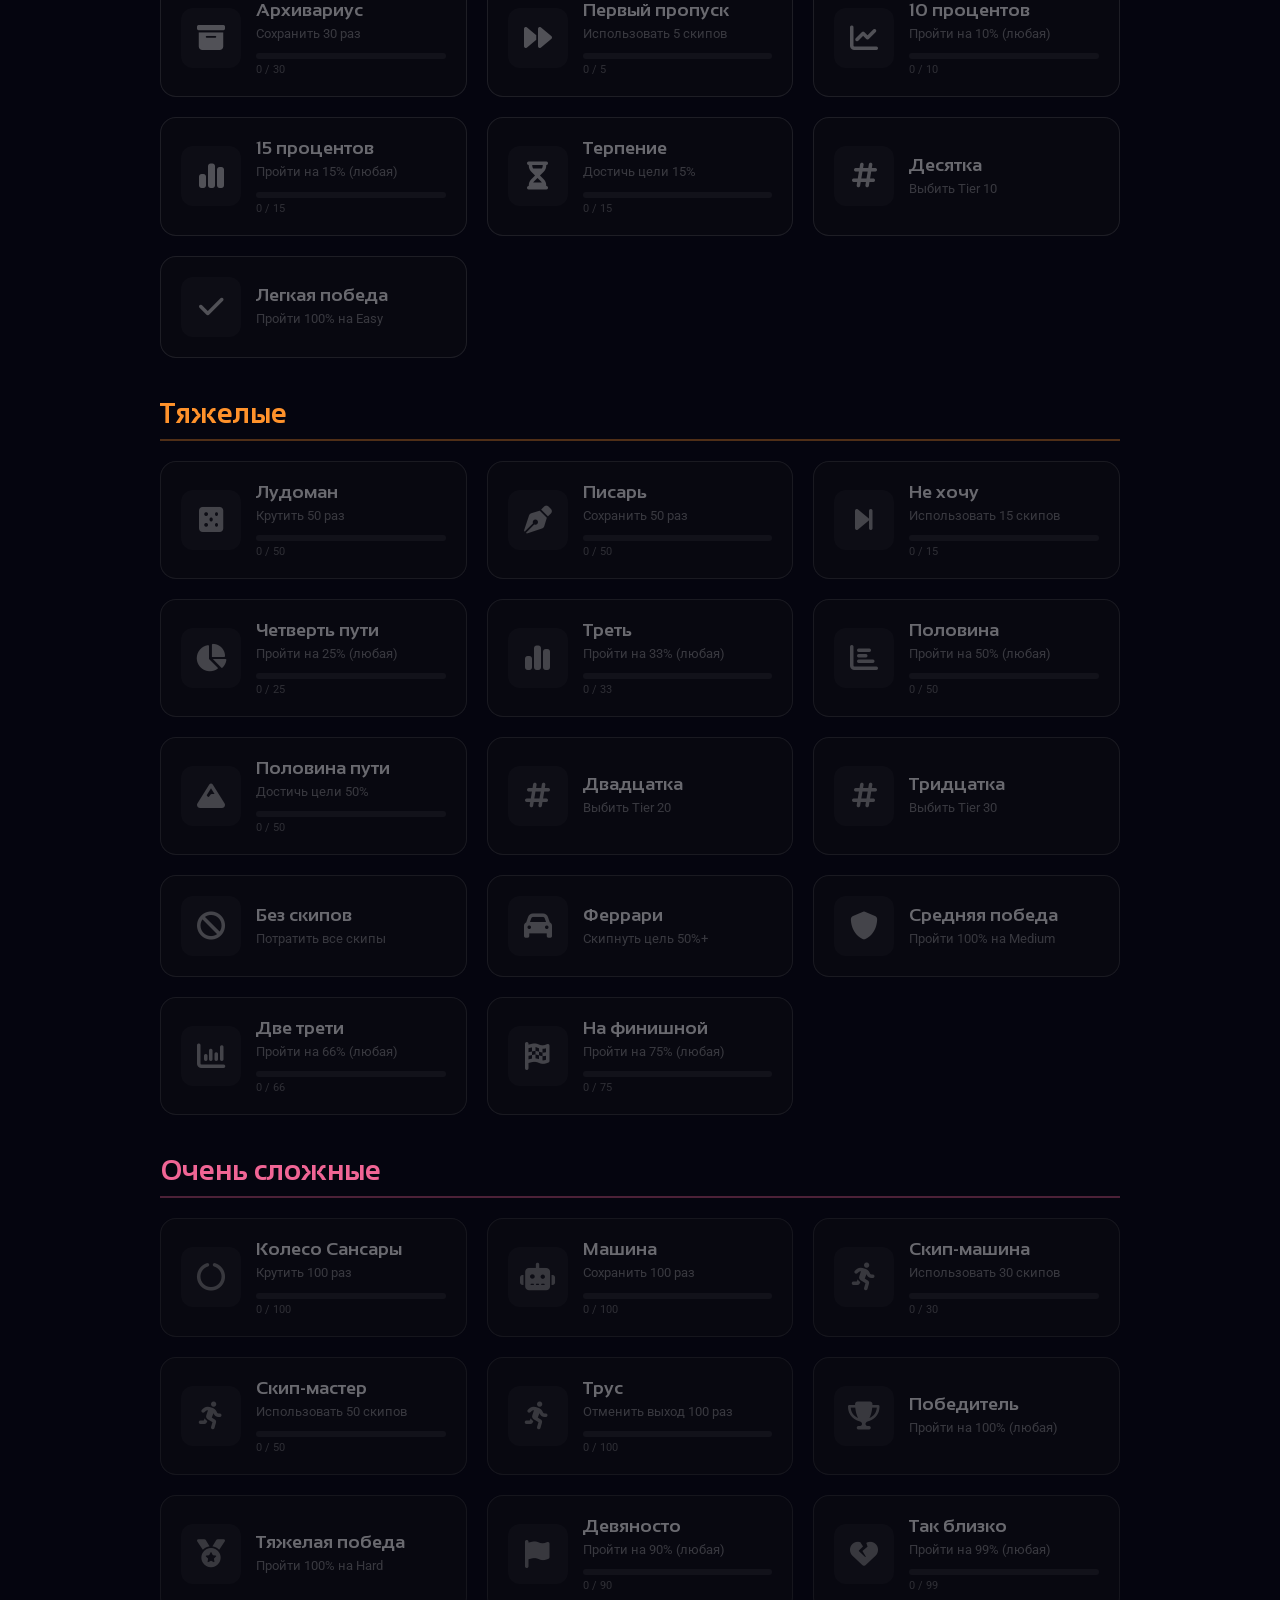
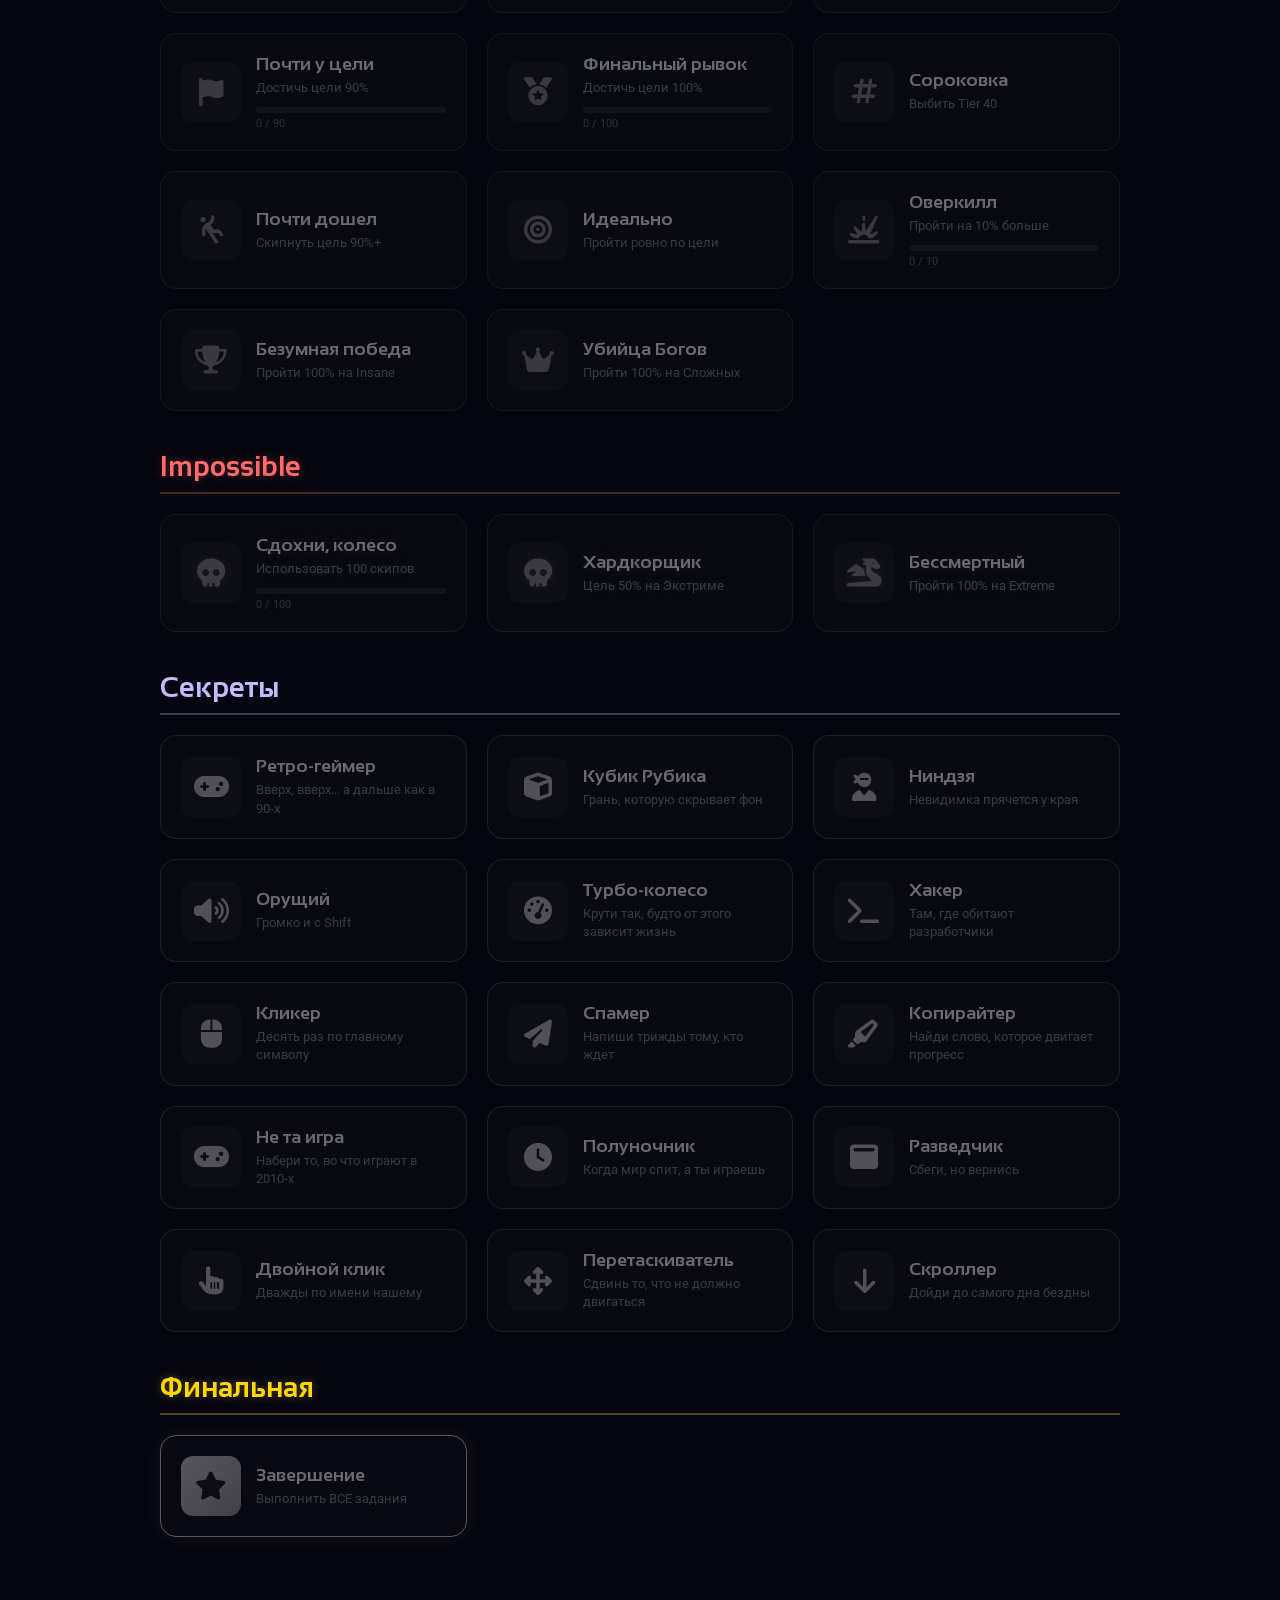
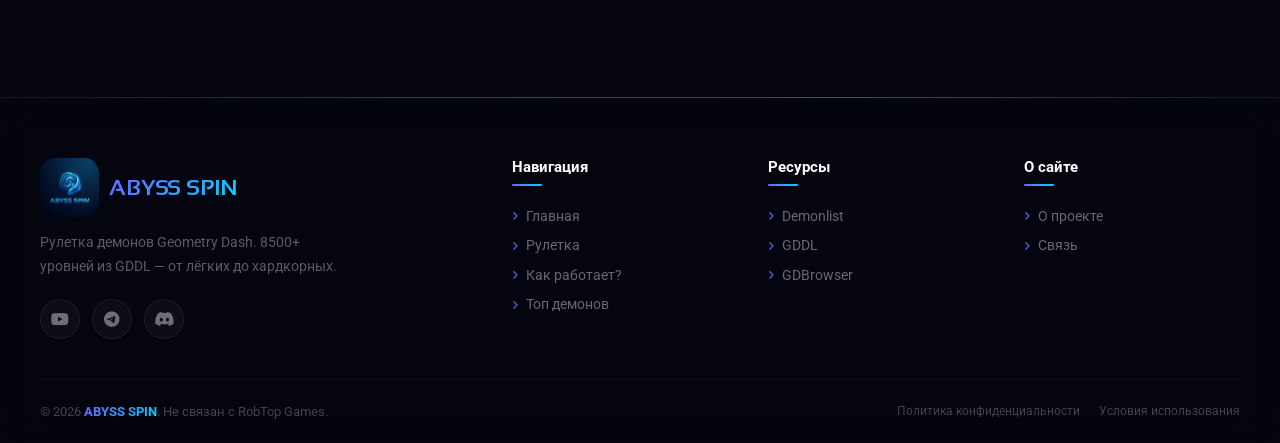
==== commit a892c9f0: "Add files via upload" ====
--- a/achievements.html
+++ b/achievements.html
@@ -48,34 +48,70 @@
         <h1 class="hero-title" style="font-size: 60px; margin-bottom: 10px;">ДОСТИЖЕНИЯ</h1>
         <p class="hero-subtitle" style="margin-bottom: 30px;">Твои награды за страдания в рулетке</p>
 
-        <!-- ПАНЕЛЬ УПРАВЛЕНИЯ -->
+              <!-- ПАНЕЛЬ УПРАВЛЕНИЯ -->
         <div class="ach-controls">
             <div class="ach-progress-text">
-                Открыто: <span id="achCount">0</span> из 78
-            </div>
-         <button id="resetAchievements" class="btn-reset" onclick="document.getElementById('resetConfirmModal').classList.add('show')">
-    <i class="fa-solid fa-rotate-left"></i> Сбросить весь прогресс
-</button>
-
-        </div>
+                Открыто: <span id="achCount">0</span> из 50
+            </div>
+            <button id="resetAchievements" class="btn-reset" onclick="document.getElementById('resetConfirmModal').classList.add('show')">
+                <i class="fa-solid fa-rotate-left"></i> Сбросить весь прогресс
+            </button>
+        </div>
+
+        <!-- НОВАЯ ПАНЕЛЬ ФИЛЬТРОВ -->
+        <div class="sort-panel">
+            <span class="sort-label">Сортировка:</span>
+            <button class="sort-btn active" data-sort="default">По умолчанию</button>
+            <button class="sort-btn" data-sort="difficulty" id="sortDiffBtn">По сложности</button>
+            <button class="sort-btn" data-sort="status">По статусу</button>
+            
+            <!-- ВЫПАДАЮЩИЙ СПИСОК ТИПОВ -->
+            <div class="type-filter-wrapper">
+                <button class="sort-btn" id="typeFilterBtn">По типу <i class="fa-solid fa-chevron-down"></i></button>
+                <div class="type-dropdown" id="typeDropdown">
+                    <div class="type-option active" data-type="all">Все типы</div>
+                    <div class="type-option" data-type="percent">На проценты (%)</div>
+                    <div class="type-option" data-type="spin">На кручение колеса</div>
+                    <div class="type-option" data-type="save">На сохранения</div>
+                    <div class="type-option" data-type="skip">На скипы</div>
+                    <div class="type-option" data-type="secret">Секретные пасхалки</div>
+                    <div class="type-option" data-type="site">Действия на сайте</div>
+                    <div class="type-option" data-type="category">Выбор сложности</div>
+                </div>
+            </div>
+        </div>
+
         <div id="achievementsList" style="width: 100%; display: flex; flex-direction: column;"></div>
-    </div>
-           <!-- ОКНО ПОБЕДЫ (ВСЕ АЧИВКИ) -->
+
+        <!-- Сюда JS вставляет карточки -->
+        <div id="achievementsList" style="width: 100%; display: flex; flex-direction: column;"></div>
+
+    </div>
+    <div id="achievementsList" style="width: 100%; display: flex; flex-direction: column;"></div>
+    </div>
+    <!-- ОКНО ПОБЕДЫ (ВСЕ АЧИВКИ) -->
     <div id="finalWinModal" class="modal-overlay">
-        <div class="modal-box" style="border-color: #ffd700; box-shadow: 0 0 60px rgba(255, 215, 0, 0.4); text-align: center;">
-            <div class="modal-icon" style="color: #ffd700; font-size: 60px; margin-bottom: 20px; filter: drop-shadow(0 0 20px #ffd700);">
+        <div class="modal-box"
+            style="border-color: #ffd700; box-shadow: 0 0 60px rgba(255, 215, 0, 0.4); text-align: center;">
+            <div class="modal-icon"
+                style="color: #ffd700; font-size: 60px; margin-bottom: 20px; filter: drop-shadow(0 0 20px #ffd700);">
                 <i class="fa-solid fa-trophy"></i>
             </div>
-            <h3 style="font-size: 32px; color: #ffd700; margin-bottom: 15px; text-shadow: 0 0 10px rgba(255, 215, 0, 0.5);">АБСОЛЮТНЫЙ ПОБЕДИТЕЛЬ!</h3>
-            <p style="font-size: 16px; color: #fff; margin-bottom: 10px;">Ты выполнил <b>ВСЕ</b> задания в ABYSS SPIN!</p>
-            <p style="font-size: 14px; color: rgba(255, 255, 255, 0.5); margin-bottom: 30px;">Даже РобТоп аплодирует тебе стоя.</p>
-            
-            <button onclick="document.getElementById('finalWinModal').classList.remove('show')" class="btn-save" style="width: 100%; padding: 15px; font-size: 18px; background: linear-gradient(90deg, #ffd700, #ff8c00); color: #11162c; font-weight: 900;">
+            <h3
+                style="font-size: 32px; color: #ffd700; margin-bottom: 15px; text-shadow: 0 0 10px rgba(255, 215, 0, 0.5);">
+                АБСОЛЮТНЫЙ ПОБЕДИТЕЛЬ!</h3>
+            <p style="font-size: 16px; color: #fff; margin-bottom: 10px;">Ты выполнил <b>ВСЕ</b> задания в ABYSS SPIN!
+            </p>
+            <p style="font-size: 14px; color: rgba(255, 255, 255, 0.5); margin-bottom: 30px;">Даже РобТоп аплодирует
+                тебе стоя.</p>
+
+            <button onclick="document.getElementById('finalWinModal').classList.remove('show')" class="btn-save"
+                style="width: 100%; padding: 15px; font-size: 18px; background: linear-gradient(90deg, #ffd700, #ff8c00); color: #11162c; font-weight: 900;">
                 Забрать славу
             </button>
         </div>
     </div>
-          <!-- ОКНО ПОДТВЕРЖДЕНИЯ СБРОСА -->
+    <!-- ОКНО ПОДТВЕРЖДЕНИЯ СБРОСА -->
     <div id="resetConfirmModal" class="modal-overlay">
         <div class="modal-box" style="border-color: #ff6b6b;">
             <div class="modal-icon" style="color: #ff6b6b;">
@@ -85,10 +121,11 @@
             <p>Ты уверен? Весь твой прогресс, открытые ачивки и пройденные челленджи будут <b>удалены</b>.</p>
             <div class="modal-actions">
                 <!-- Кнопка Отмены закрывает окно -->
-                <button id="cancelResetBtn" class="btn-cancel" onclick="document.getElementById('resetConfirmModal').classList.remove('show')">
+                <button id="cancelResetBtn" class="btn-cancel"
+                    onclick="document.getElementById('resetConfirmModal').classList.remove('show')">
                     Отмена
                 </button>
-                
+
                 <!-- Кнопка Сброса очищает всю память и перезагружает страницу -->
                 <button id="confirmResetBtn" class="btn-confirm" onclick="
                     localStorage.removeItem('unlockedAchievements');
@@ -170,7 +207,7 @@
         </div>
         <script src="achievements.js"></script>
         <script src="global.js"></script>
-        
+
 </body>
 
 </html>
--- a/style/style.css
+++ b/style/style.css
@@ -5,6 +5,99 @@
     margin: 0;
     padding: 0;
     box-sizing: border-box;
+}
+/* ГЛОБАЛЬНЫЙ ЗАПРЕТ НА ГОРИЗОНТАЛЬНЫЙ СКРОЛЛ */
+html, body {
+    overflow-x: hidden !important;
+    max-width: 100vw !important;
+    position: relative;
+}
+/* ============================================================
+   ИСПРАВЛЕНИЕ ВЫРАВНИВАНИЯ В ТОПЕ ДЕМОНОВ (ПК И ТЕЛЕФОН)
+   ============================================================ */
+.top-item {
+    display: flex !important;
+    justify-content: space-between !important; /* Раздвигает текст и тир по краям */
+    align-items: center !important; 
+    padding: 20px 30px !important;
+}
+
+.top-info {
+    display: flex !important;
+    flex-direction: column !important;
+    align-items: flex-start !important; /* Прижимает текст влево */
+    text-align: left !important;
+}
+
+.top-info h3 {
+    text-align: left !important;
+    margin: 0 0 5px 0 !important;
+}
+
+.top-info p {
+    text-align: left !important;
+    margin: 0 !important;
+}
+
+.top-tier {
+    flex-shrink: 0 !important; /* Запрещает цифре сжиматься */
+    margin-left: 20px !important;
+}
+@media (max-width: 768px) {
+    /* Уменьшаем заголовки на страницах Политики и Условий */
+    .policy-title {
+        font-size: 24px !important; /* Делаем шрифт компактнее */
+        line-height: 1.3 !important; 
+        word-break: break-word !important; /* Если слово не влезает, оно перенесется на новую строку */
+        padding: 0 10px !important; /* Отступы по бокам */
+        text-align: center !important;
+    }
+    
+    /* Подзаголовок (дата обновления) тоже делаем аккуратнее */
+    .policy-subtitle {
+        font-size: 12px !important;
+        padding: 0 10px !important;
+        margin-bottom: 30px !important;
+    }
+}
+
+@media (max-width: 768px) {
+    /* Убеждаемся, что шапка не шире экрана */
+    .head {
+        width: 100vw !important;
+        max-width: 100% !important;
+        left: 0 !important;
+        right: 0 !important;
+    }
+
+    /* Убираем отступы у контейнера, чтобы ничего не выталкивало */
+    .container {
+        width: 100% !important;
+        max-width: 100% !important;
+        padding-left: 10px !important;
+        padding-right: 10px !important;
+        box-sizing: border-box !important;
+    }
+
+    /* На странице "Связь" сетка карточек может вылезать */
+    .contact-grid {
+        display: flex !important;
+        flex-direction: column !important;
+        width: 100% !important;
+    }
+
+    .contact-card {
+        width: 100% !important;
+        box-sizing: border-box !important;
+    }
+
+    /* Фикс самого заголовка "Связь с разработчиком" */
+    .hero-title {
+        font-size: 26px !important; 
+        word-break: break-word !important;
+        white-space: normal !important;
+        text-align: center !important;
+    }
 }
 
 body {
@@ -1981,22 +2074,8 @@
         margin: 20px auto !important;
     }
 
-  .wheel-label {
-    position: absolute;
-    top: 50%;
-    left: 50%;
-    transform-origin: 0 0;
-    font-weight: 900; /* Максимально жирный шрифт */
-    color: #ffffff; /* Чистый белый цвет */
-    text-shadow: 
-        -1px -1px 0 #000,  
-         1px -1px 0 #000,
-        -1px  1px 0 #000,
-         1px  1px 0 #000,
-         0 0 10px rgba(0, 0, 0, 0.9); /* Толстая черная обводка и черное свечение */
-    white-space: nowrap;
-    pointer-events: none;
-}
+ 
+
     .game-stats { gap: 15px; padding: 10px 20px; }
     .stat-value { font-size: 18px; }
     .stat-label { font-size: 11px; }
@@ -2047,6 +2126,13 @@
     .bg-icons i:nth-child(8) { top: 50% !important; left: 5% !important; }
     .bg-icons i:nth-child(9) { top: 75% !important; left: 60% !important; }
     .bg-icons i:nth-child(10){ top: 35% !important; left: 30% !important; }
+
+        /* Заголовок на странице Связь */
+    .hero-title {
+        font-size: 32px !important; /* Уменьшаем размер, чтобы влез в экран */
+        line-height: 1.2 !important; /* Делаем строки чуть плотнее */
+        padding: 0 15px; /* Добавляем отступы по бокам */
+    }
 }
 
 /* --- ОЧЕНЬ МАЛЕНЬКИЕ ТЕЛЕФОНЫ (до 480px) --- */
@@ -2148,4 +2234,98 @@
     left: 50%;
     transform-origin: 0 0;
     /* ... остальное ... */
-}+}
+@media (max-width: 768px) {
+    /* ==========================================
+       1. УБИРАЕМ ДЫРУ ПОД ШАПКОЙ (ГЛАВНОЕ МЕНЮ)
+       ========================================== */
+    .screen {
+        /* Подбираем точный отступ под высоту мобильной шапки */
+        padding-top: 135px !important; 
+    }
+
+    #menuScreen .container {
+        padding-top: 10px !important; /* Прижимаем контент к верху */
+    }
+
+    .pod {
+        margin-top: 0 !important;
+        margin-bottom: 20px !important; /* Уменьшаем отступ под бейджем */
+    }
+
+    /* ==========================================
+       2. УВЕЛИЧИВАЕМ ABYSS SPIN В РУЛЕТКЕ
+       ========================================== */
+    /* На странице выбора сложности заголовок имеет класс .hero-title */
+    .hero-title {
+        font-size: 56px !important; /* Делаем крупным и заметным */
+        margin-top: 10px !important;
+        margin-bottom: 10px !important;
+        letter-spacing: 1px !important;
+    }
+
+    /* Текст под названием делаем чуть аккуратнее */
+    .hero-subtitle {
+        font-size: 15px !important;
+        margin-bottom: 25px !important;
+        line-height: 1.5 !important;
+    }
+}
+@media (max-width: 768px) {
+    /* --- ГЛАВНАЯ СТРАНИЦА (index.html) --- */
+    
+    /* Убираем огромный отступ сверху (было 300px) */
+    .body {
+        margin-top: 120px !important; 
+    }
+
+    /* Делаем заголовок ABYSS SPIN на главной чуть меньше, чтобы не занимал пол-экрана */
+    .tt h1 {
+        font-size: 48px !important; 
+        margin-top: 5px !important;
+        margin-bottom: 5px !important;
+    }
+
+    /* Сжимаем текст (Крути. Рискуй. Проходи.) */
+    .h2 h2 {
+        font-size: 18px !important;
+        margin-bottom: 10px !important;
+    }
+
+    /* Сжимаем описание (Рулетка демонов...) */
+    .pir p {
+        font-size: 14px !important;
+        line-height: 1.4 !important;
+        margin-bottom: 20px !important;
+    }
+
+    /* Уменьшаем отступ у бейджа "База 8500+" */
+    .pod {
+        margin-bottom: 15px !important;
+    }
+}
+@media (max-width: 768px) {
+    /* Прижимаем экран рулетки к шапке */
+    #gameScreen {
+        padding-top: 120px !important; /* Уменьшаем отступ от шапки (было больше) */
+    }
+
+    /* Убираем лишний отступ у самого контейнера */
+    #gameScreen .container {
+        padding-top: 0px !important;
+    }
+
+    /* Сжимаем панель со скипами и целями */
+    .game-stats {
+        margin-top: 10px !important;
+        margin-bottom: 15px !important;
+        padding: 10px 15px !important;
+    }
+
+    /* Уменьшаем отступ у заголовка "Категория: ..." */
+    #currentCategoryTitle {
+        margin-top: 5px !important;
+        margin-bottom: 10px !important;
+        font-size: 20px !important;
+    }
+}
